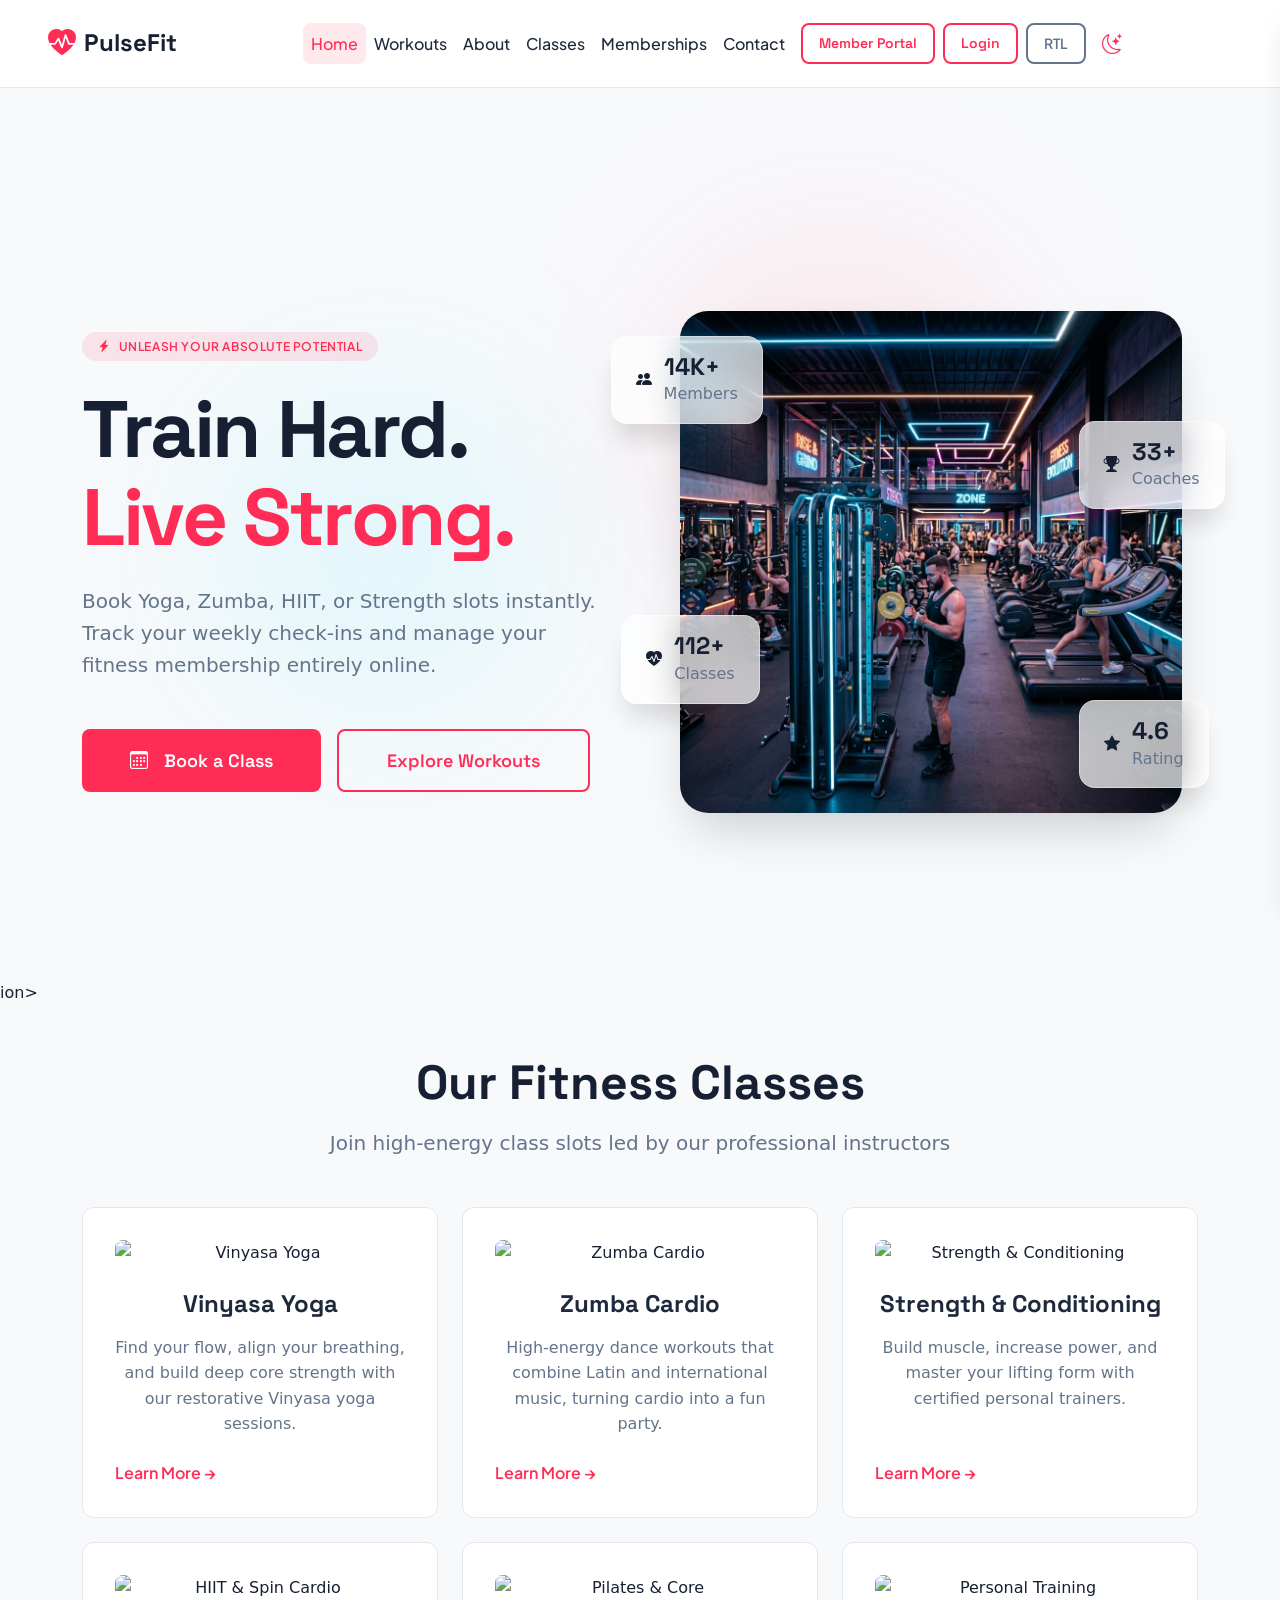
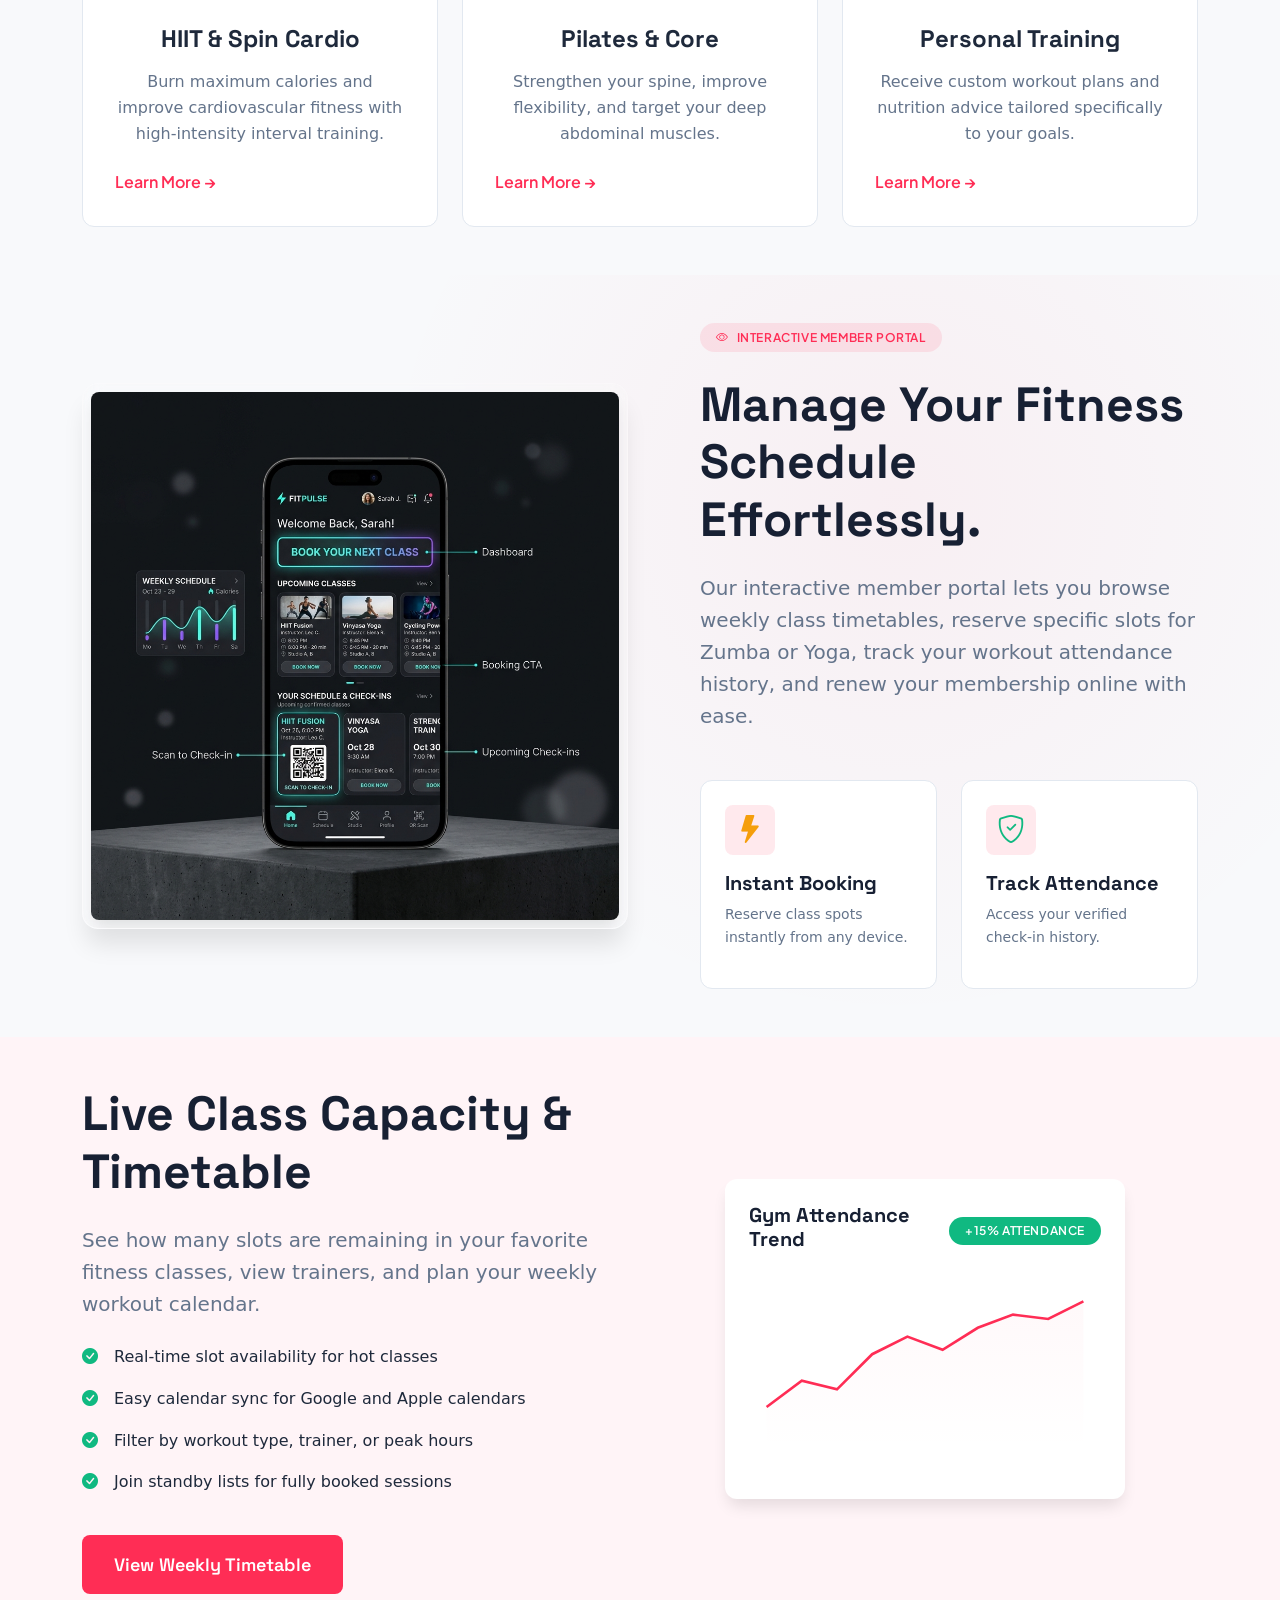
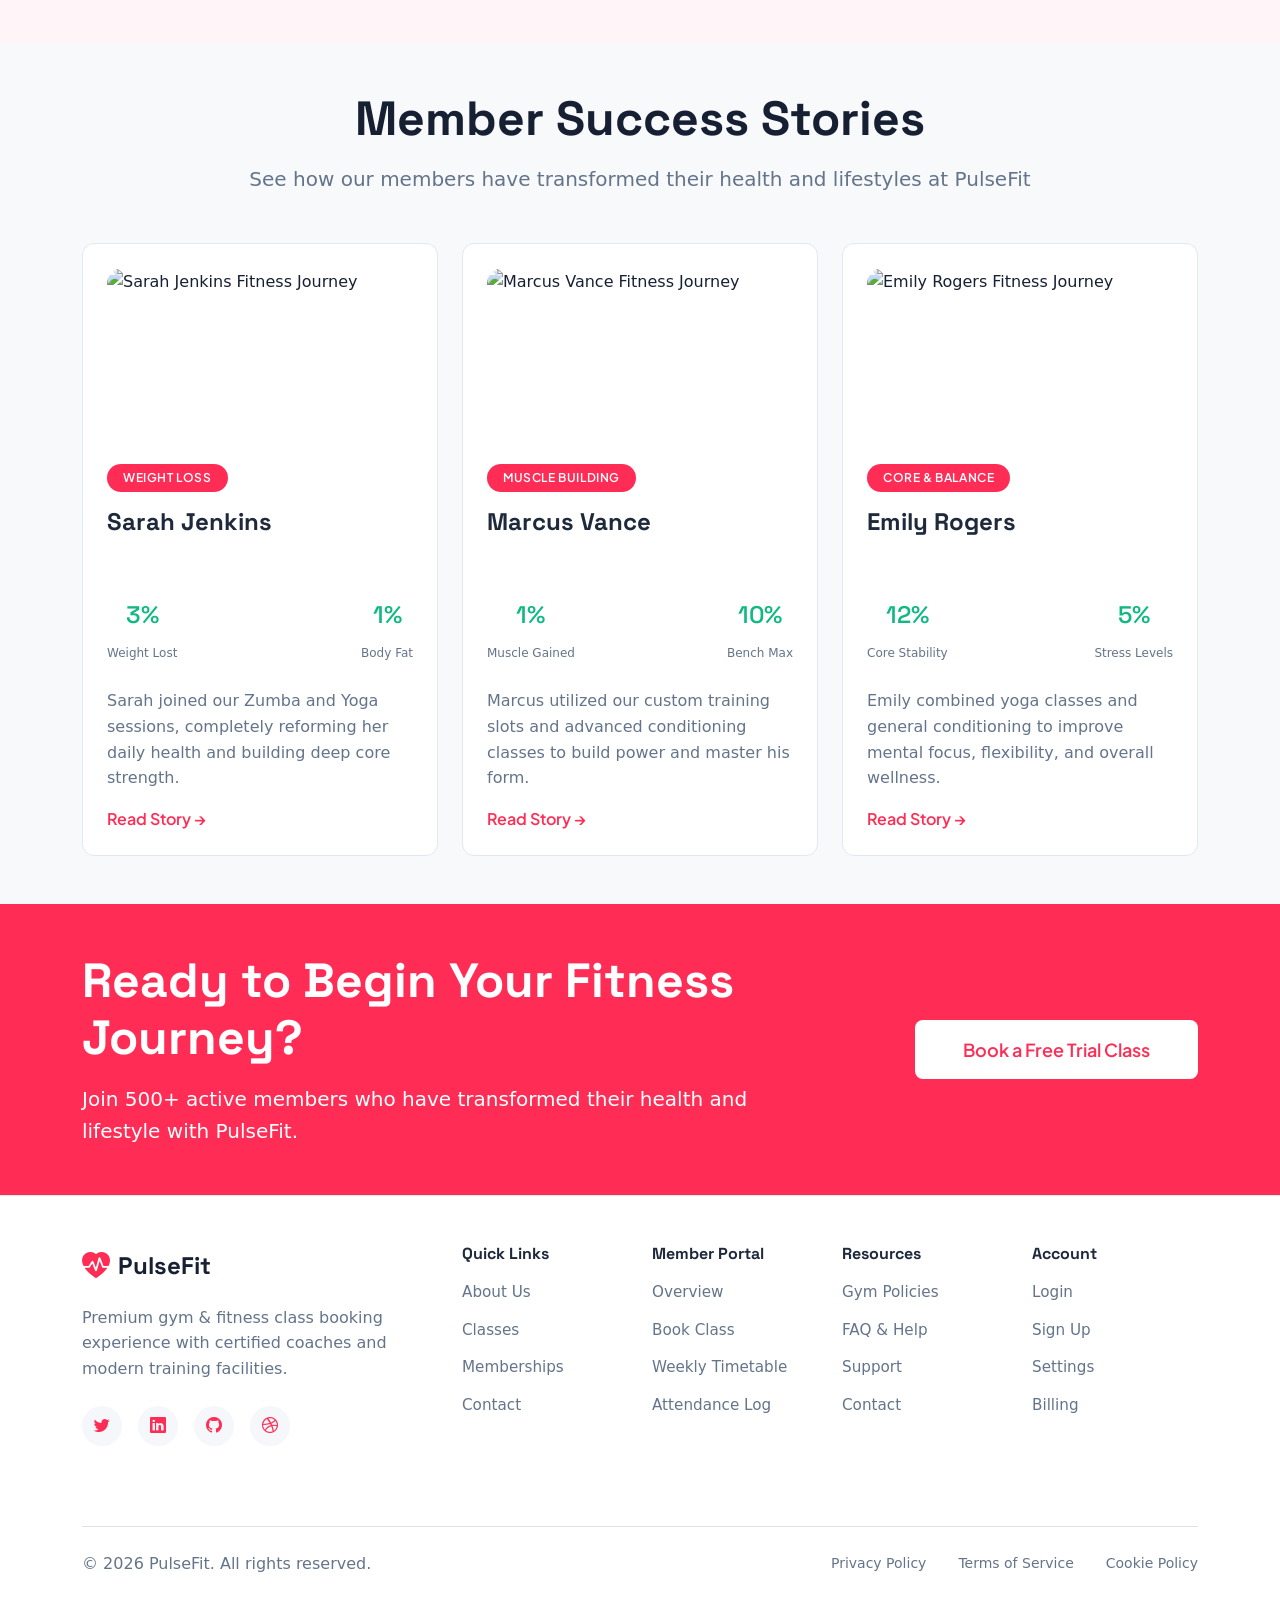
==== index.html @ 6307d5c9 "feat: PulseFit Platform Rebranding and Typography & Theme Polishing" ====
<!DOCTYPE html>
<html lang="en">

<head>
    <meta charset="UTF-8">
    <meta name="viewport" content="width=device-width, initial-scale=1.0">
    <title>PulseFit - Gym & Fitness Class Booking App</title>
    <link rel="icon" type="image/svg+xml" href="favicon.svg">
    <link href="https://cdn.jsdelivr.net/npm/bootstrap@5.3.0/dist/css/bootstrap.min.css" rel="stylesheet">
    <link href="https://cdn.jsdelivr.net/npm/bootstrap-icons@1.11.0/font/bootstrap-icons.css" rel="stylesheet">
    <link
        href="https://fonts.googleapis.com/css2?family=Space+Grotesk:wght@400;500;600;700&family=Plus+Jakarta+Sans:wght@300;400;500;600;700;800&display=swap"
        rel="stylesheet">
    <link href="assets/css/style.css" rel="stylesheet">
    <link href="assets/css/premium.css" rel="stylesheet">
</head>

<body>
    <!-- Premium Header -->
    <header class="navbar-header fixed-top">
        <nav class="navbar navbar-expand-lg">
            <div class="container-fluid px-4 px-xl-5">
                <a class="navbar-brand d-flex align-items-center" href="index.html">
                    <div class="brand-logo">
                        <i class="bi bi-heart-pulse-fill text-primary fs-3"></i>
                    </div>
                    <span class="brand-name ms-2 fw-bold">PulseFit</span>
                </a>

                <!-- Desktop Navigation -->
                <div class="navbar-nav mx-auto d-none d-xl-flex align-items-center">
                    <a class="nav-link active" href="index.html">Home</a>
                    <a class="nav-link" href="home2.html">Workouts</a>
                    <a class="nav-link" href="about.html">About</a>
                    <a class="nav-link" href="services.html">Classes</a>
                    <a class="nav-link" href="pricing.html">Memberships</a>
                    <a class="nav-link" href="contact.html">Contact</a>
                    <a href="dashboard.html" class="btn btn-outline-primary btn-sm ms-2">Member Portal</a>
                    <a href="login.html" class="btn btn-outline-primary btn-sm ms-2">Login</a>
                    <button class="btn btn-outline-secondary btn-sm ms-2" id="rtlToggleBtn">RTL</button>
                    <button class="theme-toggle btn btn-link text-decoration-none ms-3" id="themeToggle">
                        <i class="bi bi-sun fs-5"></i>
                    </button>
                </div>

                <!-- Mobile Hamburger Menu -->
                <button class="hamburger-menu d-xl-none" id="hamburgerMenu">
                    <span></span>
                    <span></span>
                    <span></span>
                </button>
            </div>
        </nav>

        <!-- Mobile Side Menu -->
        <div class="mobile-side-menu" id="mobileSideMenu">
            <div class="side-menu-header">
                <div class="d-flex align-items-center justify-content-between">
                    <div class="d-flex align-items-center">
                        <i class="bi bi-heart-pulse-fill text-primary fs-3"></i>
                        <span class="brand-name ms-2 fw-bold">PulseFit</span>
                    </div>
                    <button class="close-menu" id="closeMenu">
                        <i class="bi bi-x-lg fs-4"></i>
                    </button>
                </div>
            </div>
            <div class="side-menu-body">
                <a href="index.html" class="side-menu-link active">Home</a>
                <a href="home2.html" class="side-menu-link">Workouts</a>
                <a href="about.html" class="side-menu-link">About</a>
                <a href="services.html" class="side-menu-link">Classes</a>
                <a href="pricing.html" class="side-menu-link">Memberships</a>
                <a href="contact.html" class="side-menu-link">Contact</a>
                <a href="dashboard.html" class="side-menu-link">Member Portal</a>
                <div class="side-menu-divider"></div>
                <button class="rtl-toggle-mobile btn btn-outline-secondary w-100 mb-2" id="rtlToggleMobile">
                    <i class="bi bi-text-left-right me-2"></i> Toggle RTL
                </button>
                <button class="theme-toggle-mobile btn btn-outline-primary w-100 mb-3" id="themeToggleMobile">
                    <i class="bi bi-sun me-2"></i> Toggle Theme
                </button>
                <a href="login.html" class="btn btn-outline-secondary w-100 mb-2">Login</a>
                <a href="signup.html" class="btn btn-primary w-100 text-white">Sign Up</a>
            </div>
        </div>
    </header>

    <!-- Hero Section -->
    <section class="home-hero">
        <!-- Floating Animated Orbs -->
        <div class="gradient-orb" style="top: 10%; right: 15%;"></div>
        <div class="gradient-orb gradient-orb-secondary" style="bottom: 20%; left: 10%;"></div>

        <div class="container">
            <div class="row align-items-center g-5 min-vh-90">
                <!-- Text column — LEFT on desktop, SECOND on mobile -->
                <div class="col-12 col-lg-6 order-2 order-lg-1">
                    <div class="hero-content text-center text-lg-start">
                        <div class="badge bg-primary-subtle text-primary px-3 py-2 mb-4 rounded-pill stagger-up">
                            <i class="bi bi-lightning-charge-fill me-2"></i>Unleash Your Absolute Potential
                        </div>
                        <h1 class="display-1 fw-extrabold mb-4 stagger-up delay-1" style="line-height: 1.1; letter-spacing: -0.03em;">
                            Train Hard.<br><span class="text-primary">Live Strong.</span>
                        </h1>
                        <p class="lead text-muted mb-5 stagger-up delay-2 max-w-500">
                            Book Yoga, Zumba, HIIT, or Strength slots instantly. Track your weekly check-ins and manage your fitness membership entirely online.
                        </p>

                        <div class="hero-actions d-flex flex-wrap gap-3 justify-content-center justify-content-lg-start stagger-up delay-3">
                            <a href="services.html" class="btn btn-primary btn-lg btn-ripple btn-magnetic px-5 py-3">
                                <i class="bi bi-calendar3 me-2"></i>Book a Class
                            </a>
                            <a href="home2.html" class="btn btn-outline-primary btn-lg btn-magnetic px-5 py-3">
                                Explore Workouts
                            </a>
                        </div>
                    </div>
                </div>

                <!-- Image column — RIGHT on desktop, FIRST on mobile -->
                <div class="col-12 col-lg-6 order-1 order-lg-2">
                    <div class="home-hero-visual stagger-up delay-1">
                        <div class="hero-image-container position-relative px-3">
                            <!-- Floating Glass Cards (Metrics) -->
                            <div class="floating-stat-badge badge-members glass-card">
                                <div class="stat-icon bg-blue-soft"><i class="bi bi-people-fill"></i></div>
                                <div>
                                    <h4 class="value mb-0 fw-bold counter-ticker" data-target="15" data-suffix="K+">0</h4>
                                    <span class="tiny text-muted">Members</span>
                                </div>
                            </div>
                            
                            <div class="floating-stat-badge badge-classes glass-card">
                                <div class="stat-icon bg-purple-soft"><i class="bi bi-heart-pulse-fill"></i></div>
                                <div>
                                    <h4 class="value mb-0 fw-bold counter-ticker" data-target="120" data-suffix="+">0</h4>
                                    <span class="tiny text-muted">Classes</span>
                                </div>
                            </div>

                            <div class="floating-stat-badge badge-trainers glass-card">
                                <div class="stat-icon bg-green-soft"><i class="bi bi-trophy-fill"></i></div>
                                <div>
                                    <h4 class="value mb-0 fw-bold counter-ticker" data-target="35" data-suffix="+">0</h4>
                                    <span class="tiny text-muted">Coaches</span>
                                </div>
                            </div>

                            <div class="floating-stat-badge badge-rating glass-card">
                                <div class="stat-icon bg-orange-soft"><i class="bi bi-star-fill"></i></div>
                                <div>
                                    <h4 class="value mb-0 fw-bold counter-ticker" data-target="4.9" data-decimals="1">0</h4>
                                    <span class="tiny text-muted">Rating</span>
                                </div>
                            </div>

                            <img src="assets/images/fitness-hero.png" alt="PulseFit Trainer"
                                 class="img-fluid home-hero-image w-100 position-relative z-1">
                        </div>
                    </div>
                </div>
            </div>
        </div>
    </section>ion>

    <!-- Services Section -->
    <section class="services-section py-5">
        <div class="container">
            <div class="text-center mb-5">
                <h2 class="display-5 fw-bold mb-3">Our Fitness Classes</h2>
                <p class="lead text-muted">Join high-energy class slots led by our professional instructors</p>
            </div>

            <div class="row g-4">
                <div class="col-md-6 col-lg-4">
                    <div class="service-card h-100 d-flex flex-column">
                        <img src="https://images.unsplash.com/photo-1544367567-0f2fcb009e0b?q=80&w=600&auto=format&fit=crop" alt="Vinyasa Yoga" class="img-fluid mb-4 rounded-3 w-100" style="object-fit: cover; max-height: 200px;">
                        <h4 class="fw-bold mb-3">Vinyasa Yoga</h4>
                        <p class="text-muted">Find your flow, align your breathing, and build deep core strength with our restorative Vinyasa yoga sessions.</p>
                        <a href="services.html" class="btn btn-link text-primary text-decoration-none mt-auto align-self-start">Learn More →</a>
                    </div>
                </div>

                <div class="col-md-6 col-lg-4">
                    <div class="service-card h-100 d-flex flex-column">
                        <img src="https://images.unsplash.com/photo-1518611012118-696072aa579a?q=80&w=600&auto=format&fit=crop" alt="Zumba Cardio" class="img-fluid mb-4 rounded-3 w-100" style="object-fit: cover; max-height: 200px;">
                        <h4 class="fw-bold mb-3">Zumba Cardio</h4>
                        <p class="text-muted">High-energy dance workouts that combine Latin and international music, turning cardio into a fun party.</p>
                        <a href="services.html" class="btn btn-link text-primary text-decoration-none mt-auto align-self-start">Learn More →</a>
                    </div>
                </div>

                <div class="col-md-6 col-lg-4">
                    <div class="service-card h-100 d-flex flex-column">
                        <img src="https://images.unsplash.com/photo-1517838277536-f5f99be501cd?q=80&w=600&auto=format&fit=crop" alt="Strength & Conditioning" class="img-fluid mb-4 rounded-3 w-100" style="object-fit: cover; max-height: 200px;">
                        <h4 class="fw-bold mb-3">Strength & Conditioning</h4>
                        <p class="text-muted">Build muscle, increase power, and master your lifting form with certified personal trainers.</p>
                        <a href="services.html" class="btn btn-link text-primary text-decoration-none mt-auto align-self-start">Learn More →</a>
                    </div>
                </div>

                <div class="col-md-6 col-lg-4">
                    <div class="service-card h-100 d-flex flex-column">
                        <img src="https://images.unsplash.com/photo-1534438327276-14e5300c3a48?q=80&w=600&auto=format&fit=crop" alt="HIIT & Spin Cardio" class="img-fluid mb-4 rounded-3 w-100" style="object-fit: cover; max-height: 200px;">
                        <h4 class="fw-bold mb-3">HIIT & Spin Cardio</h4>
                        <p class="text-muted">Burn maximum calories and improve cardiovascular fitness with high-intensity interval training.</p>
                        <a href="services.html" class="btn btn-link text-primary text-decoration-none mt-auto align-self-start">Learn More →</a>
                    </div>
                </div>

                <div class="col-md-6 col-lg-4">
                    <div class="service-card h-100 d-flex flex-column">
                        <img src="https://images.unsplash.com/photo-1599447421416-3414500d18a5?q=80&w=600&auto=format&fit=crop" alt="Pilates & Core" class="img-fluid mb-4 rounded-3 w-100" style="object-fit: cover; max-height: 200px;">
                        <h4 class="fw-bold mb-3">Pilates & Core</h4>
                        <p class="text-muted">Strengthen your spine, improve flexibility, and target your deep abdominal muscles.</p>
                        <a href="services.html" class="btn btn-link text-primary text-decoration-none mt-auto align-self-start">Learn More →</a>
                    </div>
                </div>

                <div class="col-md-6 col-lg-4">
                    <div class="service-card h-100 d-flex flex-column">
                        <img src="https://images.unsplash.com/photo-1571019614242-c5c5dee9f50b?q=80&w=600&auto=format&fit=crop" alt="Personal Training" class="img-fluid mb-4 rounded-3 w-100" style="object-fit: cover; max-height: 200px;">
                        <h4 class="fw-bold mb-3">Personal Training</h4>
                        <p class="text-muted">Receive custom workout plans and nutrition advice tailored specifically to your goals.</p>
                        <a href="services.html" class="btn btn-link text-primary text-decoration-none mt-auto align-self-start">Learn More →</a>
                    </div>
                </div>
            </div>
        </div>
    </section>

    <!-- Visual Impact Section -->
    <section class="visual-impact-section py-5 overflow-hidden">
        <div class="container">
            <div class="row align-items-center">
                <div class="col-lg-6 order-lg-2 mb-5 mb-lg-0">
                    <div class="visual-content ps-lg-5">
                        <div class="badge bg-primary-subtle text-primary px-3 py-2 mb-4 rounded-pill">
                            <i class="bi bi-eye me-2"></i>Interactive Member Portal
                        </div>
                        <h2 class="display-5 fw-bold mb-4">Manage Your Fitness Schedule Effortlessly.</h2>
                        <p class="lead text-muted mb-4">Our interactive member portal lets you browse weekly class timetables, reserve specific slots for Zumba or Yoga, track your workout attendance history, and renew your membership online with ease.</p>

                        <div class="impact-features mt-5">
                            <div class="row g-4">
                                <div class="col-sm-6">
                                    <div class="impact-item">
                                        <div class="impact-icon mb-3">
                                            <i class="bi bi-lightning-fill text-warning fs-3"></i>
                                        </div>
                                        <h5 class="fw-bold">Instant Booking</h5>
                                        <p class="text-muted small">Reserve class spots instantly from any device.</p>
                                    </div>
                                </div>
                                <div class="col-sm-6">
                                    <div class="impact-item">
                                        <div class="impact-icon mb-3">
                                            <i class="bi bi-shield-check text-success fs-3"></i>
                                        </div>
                                        <h5 class="fw-bold">Track Attendance</h5>
                                        <p class="text-muted small">Access your verified check-in history.</p>
                                    </div>
                                </div>
                            </div>
                        </div>
                    </div>
                </div>
                <div class="col-lg-6 order-lg-1">
                    <div class="impact-visual">
                        <div class="image-wrapper rounded-4 shadow-xl overflow-hidden glass-morphism p-2 bg-white bg-opacity-10"
                            style="backdrop-filter: blur(10px); border: 1px solid rgba(255,255,255,0.2);">
                            <img src="assets/images/fitness-dashboard.png" alt="PulseFit Member Dashboard"
                                class="img-fluid rounded-3 w-100 shadow-lg">
                        </div>
                    </div>
                </div>
            </div>
        </div>
    </section>

    <!-- Analytics Preview Section -->
    <section class="analytics-preview py-5 bg-light">
        <div class="container">
            <div class="row align-items-center">
                <div class="col-lg-6">
                    <div class="analytics-content">
                        <h2 class="display-5 fw-bold mb-4">Live Class Capacity & Timetable</h2>
                        <p class="lead text-muted mb-4">See how many slots are remaining in your favorite fitness classes, view trainers, and plan your weekly workout calendar.</p>

                        <div class="analytics-features">
                            <div class="feature-item d-flex align-items-center mb-3">
                                <i class="bi bi-check-circle-fill text-success me-3"></i>
                                <span>Real-time slot availability for hot classes</span>
                            </div>
                            <div class="feature-item d-flex align-items-center mb-3">
                                <i class="bi bi-check-circle-fill text-success me-3"></i>
                                <span>Easy calendar sync for Google and Apple calendars</span>
                            </div>
                            <div class="feature-item d-flex align-items-center mb-3">
                                <i class="bi bi-check-circle-fill text-success me-3"></i>
                                <span>Filter by workout type, trainer, or peak hours</span>
                            </div>
                            <div class="feature-item d-flex align-items-center mb-3">
                                <i class="bi bi-check-circle-fill text-success me-3"></i>
                                <span>Join standby lists for fully booked sessions</span>
                            </div>
                        </div>

                        <a href="dashboard.html" class="btn btn-primary btn-lg mt-4">View Weekly Timetable</a>
                    </div>
                </div>
                <div class="col-lg-6">
                    <div class="analytics-visual">
                        <div class="chart-container">
                            <div class="chart-header">
                                <h5 class="fw-bold">Gym Attendance Trend</h5>
                                <span class="badge bg-success">+15% Attendance</span>
                            </div>
                            <div class="chart-body">
                                <div class="line-chart">
                                    <svg viewBox="0 0 400 200" class="w-100">
                                        <polyline
                                            points="20,150 60,120 100,130 140,90 180,70 220,85 260,60 300,45 340,50 380,30"
                                            stroke="#FF2D55" stroke-width="3" fill="none" />
                                        <polyline
                                            points="20,150 60,120 100,130 140,90 180,70 220,85 260,60 300,45 340,50 380,30 380,200 20,200"
                                            fill="url(#gradient)" opacity="0.1" />
                                        <defs>
                                            <linearGradient id="gradient" x1="0%" y1="0%" x2="0%" y2="100%">
                                                <stop offset="0%" style="stop-color:#FF2D55;stop-opacity:0.3" />
                                                <stop offset="100%" style="stop-color:#FF2D55;stop-opacity:0" />
                                            </linearGradient>
                                        </defs>
                                    </svg>
                                </div>
                            </div>
                        </div>
                    </div>
                </div>
            </div>
        </div>
    </section>

    <!-- Success Stories Preview -->
    <section class="case-studies-preview py-5">
        <div class="container">
            <div class="text-center mb-5">
                <h2 class="display-5 fw-bold mb-3">Member Success Stories</h2>
                <p class="lead text-muted">See how our members have transformed their health and lifestyles at PulseFit</p>
            </div>

            <div class="row g-4 justify-content-center">
                <div class="col-md-6 col-lg-4">
                    <div class="case-card h-100">
                        <div class="case-image mb-4 overflow-hidden rounded-4">
                            <img src="https://images.unsplash.com/photo-1548690312-e3b507d8c110?q=80&w=600&auto=format&fit=crop" alt="Sarah Jenkins Fitness Journey"
                                class="img-fluid w-100 hover-zoom">
                        </div>
                        <div class="case-header">
                            <span class="badge bg-primary mb-3">Weight Loss</span>
                            <h4 class="fw-bold">Sarah Jenkins</h4>
                        </div>
                        <div class="case-metrics">
                            <div class="metric">
                                <span class="metric-value text-success">-28 lbs</span>
                                <span class="metric-label">Weight Lost</span>
                            </div>
                            <div class="metric">
                                <span class="metric-value text-success">-12%</span>
                                <span class="metric-label">Body Fat</span>
                            </div>
                        </div>
                        <p class="text-muted">Sarah joined our Zumba and Yoga sessions, completely reforming her daily health and building deep core strength.</p>
                        <a href="about.html" class="btn btn-link text-primary text-decoration-none mt-auto align-self-start">Read Story →</a>
                    </div>
                </div>

                <div class="col-md-6 col-lg-4">
                    <div class="case-card h-100">
                        <div class="case-image mb-4 overflow-hidden rounded-4">
                            <img src="https://images.unsplash.com/photo-1534438327276-14e5300c3a48?q=80&w=600&auto=format&fit=crop" alt="Marcus Vance Fitness Journey"
                                class="img-fluid w-100 hover-zoom">
                        </div>
                        <div class="case-header">
                            <span class="badge bg-primary mb-3">Muscle Building</span>
                            <h4 class="fw-bold">Marcus Vance</h4>
                        </div>
                        <div class="case-metrics">
                            <div class="metric">
                                <span class="metric-value text-success">+15 lbs</span>
                                <span class="metric-label">Muscle Gained</span>
                            </div>
                            <div class="metric">
                                <span class="metric-value text-success">+80 lbs</span>
                                <span class="metric-label">Bench Max</span>
                            </div>
                        </div>
                        <p class="text-muted">Marcus utilized our custom training slots and advanced conditioning classes to build power and master his form.</p>
                        <a href="about.html" class="btn btn-link text-primary text-decoration-none mt-auto align-self-start">Read Story →</a>
                    </div>
                </div>

                <div class="col-md-6 col-lg-4">
                    <div class="case-card h-100">
                        <div class="case-image mb-4 overflow-hidden rounded-4">
                            <img src="https://images.unsplash.com/photo-1518611012118-696072aa579a?q=80&w=600&auto=format&fit=crop" alt="Emily Rogers Fitness Journey"
                                class="img-fluid w-100 hover-zoom">
                        </div>
                        <div class="case-header">
                            <span class="badge bg-primary mb-3">Core & Balance</span>
                            <h4 class="fw-bold">Emily Rogers</h4>
                        </div>
                        <div class="case-metrics">
                            <div class="metric">
                                <span class="metric-value text-success">100%</span>
                                <span class="metric-label">Core Stability</span>
                            </div>
                            <div class="metric">
                                <span class="metric-value text-success">-40%</span>
                                <span class="metric-label">Stress Levels</span>
                            </div>
                        </div>
                        <p class="text-muted">Emily combined yoga classes and general conditioning to improve mental focus, flexibility, and overall wellness.</p>
                        <a href="about.html" class="btn btn-link text-primary text-decoration-none mt-auto align-self-start">Read Story →</a>
                    </div>
                </div>
            </div>
        </div>
    </section>

    <!-- CTA Section -->
    <section class="cta-section py-5 bg-primary text-white">
        <div class="container">
            <div class="row align-items-center">
                <div class="col-lg-8">
                    <h2 class="display-5 fw-bold mb-3">Ready to Begin Your Fitness Journey?</h2>
                    <p class="lead mb-0">Join 500+ active members who have transformed their health and lifestyle with PulseFit.</p>
                </div>
                <div class="col-lg-4 text-lg-end">
                    <a href="contact.html" class="btn btn-light btn-lg px-5 py-3">Book a Free Trial Class</a>
                </div>
            </div>
        </div>
    </section>

    <!-- Premium Footer -->
    <footer class="footer py-5">
        <div class="container">
            <div class="row g-4">
                <div class="col-lg-4">
                    <div class="footer-brand">
                        <a class="navbar-brand d-flex align-items-center mb-3" href="index.html">
                            <div class="brand-logo">
                                <i class="bi bi-heart-pulse-fill text-primary fs-3"></i>
                            </div>
                            <span class="brand-name ms-2 fw-bold">PulseFit</span>
                        </a>
                        <p class="text-muted">Premium gym & fitness class booking experience with certified coaches and modern training facilities.</p>
                        <div class="social-links">
                            <a href="#" class="social-link"><i class="bi bi-twitter"></i></a>
                            <a href="#" class="social-link"><i class="bi bi-linkedin"></i></a>
                            <a href="#" class="social-link"><i class="bi bi-github"></i></a>
                            <a href="#" class="social-link"><i class="bi bi-dribbble"></i></a>
                        </div>
                    </div>
                </div>

                <div class="col-lg-2">
                    <h6 class="fw-bold mb-3">Quick Links</h6>
                    <ul class="footer-links">
                        <li><a href="about.html">About Us</a></li>
                        <li><a href="services.html">Classes</a></li>
                        <li><a href="pricing.html">Memberships</a></li>
                        <li><a href="contact.html">Contact</a></li>
                    </ul>
                </div>

                <div class="col-lg-2">
                    <h6 class="fw-bold mb-3">Member Portal</h6>
                    <ul class="footer-links">
                        <li><a href="dashboard.html">Overview</a></li>
                        <li><a href="dashboard.html">Book Class</a></li>
                        <li><a href="dashboard.html">Weekly Timetable</a></li>
                        <li><a href="dashboard.html">Attendance Log</a></li>
                    </ul>
                </div>

                <div class="col-lg-2">
                    <h6 class="fw-bold mb-3">Resources</h6>
                    <ul class="footer-links">
                        <li><a href="#">Gym Policies</a></li>
                        <li><a href="#">FAQ & Help</a></li>
                        <li><a href="#">Support</a></li>
                        <li><a href="contact.html">Contact</a></li>
                    </ul>
                </div>

                <div class="col-lg-2">
                    <h6 class="fw-bold mb-3">Account</h6>
                    <ul class="footer-links">
                        <li><a href="login.html">Login</a></li>
                        <li><a href="signup.html">Sign Up</a></li>
                        <li><a href="#">Settings</a></li>
                        <li><a href="#">Billing</a></li>
                    </ul>
                </div>
            </div>

            <div class="footer-bottom mt-5 pt-4 border-top">
                <div class="row align-items-center">
                    <div class="col-md-6">
                        <p class="text-muted mb-0">© 2026 PulseFit. All rights reserved.</p>
                    </div>
                    <div class="col-md-6 text-md-end">
                        <div class="footer-bottom-links">
                            <a href="#">Privacy Policy</a>
                            <a href="#">Terms of Service</a>
                            <a href="#">Cookie Policy</a>
                        </div>
                    </div>
                </div>
            </div>
        </div>
    </footer>

    <script src="https://cdn.jsdelivr.net/npm/bootstrap@5.3.0/dist/js/bootstrap.bundle.min.js"></script>
    <script src="assets/js/main.js"></script>
    <script src="assets/js/premium.js"></script>
</body>

</html>
---- assets/css/style.css ----
/* CRO Optimize - Premium CSS Styles */

/* ===== CSS Variables ===== */
/* CRO Optimize - Premium CSS Styles */

/* ===== CSS Variables ===== */
:root {
  /* Light Mode Colors */
  --pure-white: #FFFFFF;
  --soft-gray: #F5F7FA;
  --section-alt-light: #FFF4F7;
  --section-alt-dark: #F5F7FA;
  --premium-blue: #FF2D55;
  --analytics-cyan: #00E5FF;
  --saas-navy: #1E293B;
  --success-green: #10B981;
  --warning-yellow: #F59E0B;
  --danger-red: #EF4444;
  --muted-gray: #64748B;
  --light-gray: #E2E8F0;

  /* Typography */
  --font-primary: 'Plus Jakarta Sans', system-ui, -apple-system, sans-serif;
  --font-secondary: 'Plus Jakarta Sans', system-ui, -apple-system, sans-serif;
  --font-display: 'Space Grotesk', 'Plus Jakarta Sans', system-ui, -apple-system, BlinkMacSystemFont, 'Segoe UI', Roboto, Arial, sans-serif;

  /* Spacing */
  --spacing-xs: 0.25rem;
  --spacing-sm: 0.5rem;
  --spacing-md: 1rem;
  --spacing-lg: 1.5rem;
  --spacing-xl: 2rem;
  --spacing-2xl: 3rem;

  /* Border Radius */
  --radius-sm: 0.375rem;
  --radius-md: 0.5rem;
  --radius-lg: 0.75rem;
  --radius-xl: 1rem;

  /* Shadows */
  --shadow-sm: 0 1px 2px 0 rgba(0, 0, 0, 0.05);
  --shadow-md: 0 4px 6px -1px rgba(0, 0, 0, 0.1);
  --shadow-lg: 0 10px 15px -3px rgba(0, 0, 0, 0.1);
  --shadow-xl: 0 20px 25px -5px rgba(0, 0, 0, 0.1);

  /* Transitions */
  --transition-fast: 0.15s ease-in-out;
  --transition-normal: 0.3s ease-in-out;
  --transition-slow: 0.5s ease-in-out;
}

/* Dark Mode Variables */
[data-theme="dark"] {
  --pure-white: #000000;
  --soft-gray: #111827;
  --section-alt-dark: #111827;
  margin: 0;
  padding: 0;
  box-sizing: border-box;
}

body {
  font-family: var(--font-primary);
  font-weight: 400;
  line-height: 1.6;
  color: var(--saas-navy);
  background-color: var(--pure-white);
  transition: background-color var(--transition-normal), color var(--transition-normal);
  overflow-x: hidden;
  padding-top: 80px;
}


body.auth-body {
  padding-top: 0 !important;
}

html {
  overflow-x: hidden;
}

[data-theme="dark"] body {
  color: var(--muted-gray);
}

[data-theme="dark"] section {
  background-color: #000000 !important;
  background-image: none !important;
}

[data-theme="dark"] section:nth-of-type(even) {
  background-color: var(--section-alt-dark) !important;
}

/* ===== Typography ===== */
h1,
h2,
h3,
h4,
h5,
h6,
.display-1,
.display-2,
.display-3,
.display-4,
.display-5,
.display-6 {
  font-family: var(--font-display) !important;
  font-weight: 550;
  line-height: 1.2;
  color: var(--saas-navy);
  transition: color var(--transition-normal);
}

[data-theme="dark"] .bg-white,
[data-theme="dark"] .bg-light {
  background-color: var(--section-alt-dark) !important;
}

[data-theme="dark"] .bg-white h1, [data-theme="dark"] .bg-white h2, [data-theme="dark"] .bg-white h3, [data-theme="dark"] .bg-white h4, [data-theme="dark"] .bg-white h5, [data-theme="dark"] .bg-white h6,
[data-theme="dark"] .bg-light h1, [data-theme="dark"] .bg-light h2, [data-theme="dark"] .bg-light h3, [data-theme="dark"] .bg-light h4, [data-theme="dark"] .bg-light h5, [data-theme="dark"] .bg-light h6 {
  color: var(--light-gray) !important;
}

[data-theme="dark"] .bg-white p, [data-theme="dark"] .bg-white .lead, [data-theme="dark"] .bg-white li,
[data-theme="dark"] .bg-light p, [data-theme="dark"] .bg-light .lead, [data-theme="dark"] .bg-light li {
  color: var(--muted-gray) !important;
}

[data-theme="dark"] h1, [data-theme="dark"] h2, [data-theme="dark"] h3, [data-theme="dark"] h4, [data-theme="dark"] h5, [data-theme="dark"] h6 {
  color: var(--light-gray);
}

.display-1 {
  font-size: 5rem;
}

.display-2 {
  font-size: 4.5rem;
}

.display-3 {
  font-size: 4rem;
}

.display-4 {
  font-size: 3.5rem;
}

.display-5 {
  font-size: 3rem;
}

@media (max-width: 768px) {
  .display-1 {
    font-size: 3rem;
  }

  .display-2 {
    font-size: 2.5rem;
  }

  .display-3 {
    font-size: 2.2rem;
  }

  .display-4 {
    font-size: 2rem;
  }

  .display-5 {
    font-size: 1.8rem;
  }
}

.lead {
  font-size: 1.25rem;
  font-weight: 500;
  color: var(--muted-gray);
}

/* ===== Header & Navigation ===== */
.navbar-header {
  position: fixed;
  top: 0;
  left: 0;
  right: 0;
  background: rgba(255, 255, 255, 0.95);
  backdrop-filter: blur(10px);
  border-bottom: 1px solid var(--light-gray);
  transition: all var(--transition-normal);
  z-index: 1030;
}

/* ===== RTL Navbar Fix: prevent logo/brand/hamburger overlap ===== */
[dir="rtl"] .navbar .container-fluid,
[dir="rtl"] .navbar .container,
[dir="rtl"] .navbar .px-4 {
  display: flex !important;
  justify-content: space-between !important;
  align-items: center !important;
  flex-wrap: nowrap !important;
  width: 100% !important;
}

[dir="rtl"] .navbar-brand {
  display: flex !important;
  align-items: center !important;
  gap: 0.5rem !important;
  margin-right: 0 !important;
  margin-left: auto !important;
  flex-shrink: 0 !important;
}

[dir="rtl"] .navbar-brand .brand-name {
  margin: 0 !important;
}

[dir="rtl"] .hamburger-menu {
  margin-left: 0 !important;
  margin-right: auto !important;
  flex-shrink: 0 !important;
  left: 1.5rem !important;
  right: auto !important;
}

/* ===== Premium Auth Screens ===== */
.auth-section {
  min-height: 100vh;
  display: flex;
  align-items: center;
  justify-content: center;
  background: radial-gradient(circle at top right, rgba(59, 130, 246, 0.05) 0%, transparent 40%),
    radial-gradient(circle at bottom left, rgba(139, 92, 246, 0.05) 0%, transparent 40%),
    var(--pure-white);
  position: relative;
  overflow: hidden;
  padding: 4rem 0;
}

[data-theme="dark"] .auth-section {
  background: radial-gradient(circle at top right, rgba(59, 130, 246, 0.1) 0%, transparent 40%),
    radial-gradient(circle at bottom left, rgba(139, 92, 246, 0.1) 0%, transparent 40%),
    #020617;
}

.auth-section::before {
  content: '';
  position: absolute;
  width: 1000px;
  height: 1000px;
  background: linear-gradient(135deg, var(--saas-primary) 0%, var(--saas-accent) 100%);
  filter: blur(150px);
  opacity: 0.03;
  top: -20%;
  right: -10%;
  border-radius: 50%;
  pointer-events: none;
}

.premium-auth-card {
  background: rgba(255, 255, 255, 0.8);
  backdrop-filter: blur(20px);
  -webkit-backdrop-filter: blur(20px);
  border: 1px solid rgba(255, 255, 255, 0.5);
  border-radius: 2rem;
  box-shadow: 0 25px 50px -12px rgba(0, 0, 0, 0.08);
  transition: all 0.5s cubic-bezier(0.4, 0, 0.2, 1);
  width: 100%;
}

[data-theme="dark"] .premium-auth-card {
  background: rgba(15, 23, 42, 0.6);
  border: 1px solid rgba(255, 255, 255, 0.08);
  box-shadow: 0 25px 50px -12px rgba(0, 0, 0, 0.5);
}

.premium-auth-card:hover {
  transform: translateY(-5px);
  box-shadow: 0 35px 60px -15px rgba(59, 130, 246, 0.15);
  border-color: rgba(59, 130, 246, 0.3);
}

.auth-header-visual {
  padding: 3.5rem 3rem 1.5rem;
  text-align: center;
}

.auth-icon-wrap {
  width: 72px;
  height: 72px;
  background: linear-gradient(135deg, var(--saas-primary) 0%, var(--saas-accent) 100%);
  border-radius: 20px;
  display: flex;
  align-items: center;
  justify-content: center;
  margin: 0 auto 1.5rem;
  color: white;
  font-size: 2rem;
  box-shadow: 0 10px 20px rgba(59, 130, 246, 0.3);
}

.auth-title {
  font-family: var(--font-display);
  font-size: 1.75rem;
  font-weight: 550;
  margin-bottom: 0.5rem;
  letter-spacing: -0.025em;
}

.auth-form-wrap {
  padding: 0 3.5rem 3.5rem;
}

.form-floating-custom {
  position: relative;
  margin-bottom: 1.5rem;
}

.form-floating-custom .form-control {
  height: 64px;
  background: rgba(var(--light-gray-rgb), 0.3);
  border: 1px solid rgba(0, 0, 0, 0.05);
  border-radius: 16px;
  padding: 1.5rem 1rem 0.5rem 3.5rem;
  font-weight: 500;
  transition: all 0.3s ease;
}

[data-theme="dark"] .form-floating-custom .form-control {
  background: rgba(255, 255, 255, 0.03);
  border-color: rgba(255, 255, 255, 0.05);
  color: white;
}

.form-floating-custom .form-control:focus {
  background: var(--pure-white);
  border-color: var(--saas-primary);
  box-shadow: 0 0 0 4px rgba(59, 130, 246, 0.1);
}

[data-theme="dark"] .form-floating-custom .form-control:focus {
  background: rgba(15, 23, 42, 0.8);
}

.form-floating-custom label {
  position: absolute;
  top: 50%;
  left: 3.5rem;
  transform: translateY(-50%);
  color: var(--muted-gray);
  transition: all 0.3s ease;
  pointer-events: none;
  font-weight: 500;
}

.form-floating-custom .form-control:focus~label,
.form-floating-custom .form-control:not(:placeholder-shown)~label {
  top: 15px;
  font-size: 0.75rem;
  text-transform: uppercase;
  letter-spacing: 0.05em;
  color: var(--saas-primary);
}

.form-floating-custom .form-icon {
  position: absolute;
  top: 50%;
  left: 1.25rem;
  transform: translateY(-50%);
  font-size: 1.25rem;
  color: var(--saas-primary);
  opacity: 0.7;
}

.social-btn-premium {
  height: 56px;
  border-radius: 14px;
  background: var(--pure-white);
  border: 1px solid rgba(0, 0, 0, 0.05);
  font-weight: 550;
  display: flex;
  align-items: center;
  justify-content: center;
  gap: 0.75rem;
  transition: all 0.3s ease;
}

[data-theme="dark"] .social-btn-premium {
  background: rgba(255, 255, 255, 0.02);
  border-color: rgba(255, 255, 255, 0.08);
  color: white;
}

.social-btn-premium:hover {
  background: var(--light-gray);
  transform: translateY(-2px);
}

[data-theme="dark"] .social-btn-premium:hover {
  background: rgba(255, 255, 255, 0.05);
}

[data-theme="dark"] .navbar-header {
  background: rgba(17, 24, 39, 0.95);
  border-bottom: 1px solid rgba(255, 255, 255, 0.1);
}

.navbar {
  padding: 1rem 0;
}

.navbar-brand {
  font-family: var(--font-display);
  font-size: 1.5rem;
  font-weight: 550;
  color: var(--premium-blue) !important;
  text-decoration: none;
  transition: transform var(--transition-fast);
}

.navbar-brand:hover {
  transform: translateY(-2px);
}

.brand-name {
  color: var(--saas-navy);
  transition: color var(--transition-normal);
}

[data-theme="dark"] .brand-name {
  color: var(--muted-gray);
}

.navbar-nav .nav-link {
  font-family: var(--font-secondary);
  font-weight: 500;
  color: var(--saas-navy) !important;
  padding: 0.5rem 1rem !important;
  border-radius: var(--radius-md);
  transition: all var(--transition-normal);
  position: relative;
}

[data-theme="dark"] .navbar-nav .nav-link {
  color: var(--muted-gray) !important;
}

.navbar-nav .nav-link:hover {
  color: var(--premium-blue) !important;
  background-color: var(--soft-gray);
}

[data-theme="dark"] .navbar-nav .nav-link:hover {
  background-color: rgba(255, 255, 255, 0.1);
}

.navbar-nav .nav-link.active {
  color: var(--premium-blue) !important;
  background-color: rgba(255, 45, 85, 0.1);
}

/* ===== Hamburger Menu ===== */
.hamburger-menu {
  display: flex;
  flex-direction: column;
  justify-content: space-around;
  width: 2rem;
  height: 2rem;
  background: transparent;
  border: none;
  cursor: pointer;
  padding: 0;
  z-index: 1001;
}

.hamburger-menu span {
  width: 2rem;
  height: 3px;
  background: var(--saas-navy);
  border-radius: 10px;
  transition: all var(--transition-normal);
  transform-origin: 1px;
}

[data-theme="dark"] .hamburger-menu span {
  background: var(--muted-gray);
}

.hamburger-menu.active span:nth-child(1) {
  transform: rotate(45deg);
}

.hamburger-menu.active span:nth-child(2) {
  opacity: 0;
  transform: translateX(20px);
}

.hamburger-menu.active span:nth-child(3) {
  transform: rotate(-45deg);
}

/* ===== Mobile Side Menu ===== */
.mobile-side-menu {
  position: fixed;
  top: 0;
  right: 0;
  width: 80%;
  max-width: 400px;
  height: 100vh;
  background: var(--pure-white);
  box-shadow: var(--shadow-xl);
  transform: translateX(100%);
  transition: transform var(--transition-normal);
  z-index: 1050;
  overflow-y: auto;
}

[data-theme="dark"] .mobile-side-menu {
  background: var(--soft-gray);
}

.mobile-side-menu.active {
  transform: translateX(0);
}

.side-menu-header {
  padding: 1.5rem;
  border-bottom: 1px solid var(--light-gray);
  background: var(--soft-gray);
}

[data-theme="dark"] .side-menu-header {
  border-bottom: 1px solid rgba(255, 255, 255, 0.1);
  background: var(--saas-navy);
}

.close-menu {
  background: none;
  border: none;
  color: var(--saas-navy);
  cursor: pointer;
  padding: 0.5rem;
  border-radius: var(--radius-md);
  transition: all var(--transition-fast);
}

[data-theme="dark"] .close-menu {
  color: var(--muted-gray);
}

.close-menu:hover {
  background-color: rgba(0, 0, 0, 0.1);
}

.side-menu-body {
  padding: 1.5rem;
}

.side-menu-link {
  display: block;
  padding: 1rem;
  font-family: var(--font-secondary);
  font-weight: 500;
  color: var(--saas-navy);
  text-decoration: none;
  border-radius: var(--radius-md);
  margin-bottom: 0.5rem;
  transition: all var(--transition-normal);
}

[data-theme="dark"] .side-menu-link {
  color: var(--muted-gray);
}

.side-menu-link:hover,
.side-menu-link.active {
  background-color: var(--soft-gray);
  color: var(--premium-blue);
}

[data-theme="dark"] .side-menu-link:hover,
[data-theme="dark"] .side-menu-link.active {
  background-color: rgba(255, 255, 255, 0.1);
}

.side-menu-divider {
  height: 1px;
  background: var(--light-gray);
  margin: 1.5rem 0;
}

/* ===== Hero Section ===== */
.hero-section {
  padding: 2rem 0 4rem;
  background: linear-gradient(135deg, var(--pure-white) 0%, var(--soft-gray) 100%);
  position: relative;
  overflow: hidden;
}

[data-theme="dark"] .hero-section {
  background: linear-gradient(135deg, var(--pure-white) 0%, var(--soft-gray) 100%);
}

.hero-content {
  z-index: 2;
  position: relative;
}

.hero-stats {
  margin-top: 2rem;
}

.stat-item h3 {
  font-family: var(--font-display);
  font-size: 2rem;
  font-weight: 550;
  color: var(--premium-blue);
  margin-bottom: 0.25rem;
}

.stat-item p {
  font-size: 0.875rem;
  font-weight: 500;
  color: var(--muted-gray);
  margin-bottom: 0;
}

.hero-actions {
  margin-top: 3rem;
}

/* ===== Premium Hero Background ===== */
.premium-hero-bg {
  background: linear-gradient(135deg, #f0f6ff 0%, #e8f0fe 100%);
}

.premium-hero-bg h1, 
.premium-hero-bg h2, 
.premium-hero-bg h3, 
.premium-hero-bg h4, 
.premium-hero-bg h5, 
.premium-hero-bg h6 {
  color: var(--saas-navy) !important;
}

.premium-hero-bg p, 
.premium-hero-bg .lead {
  color: var(--muted-gray) !important;
}

[data-theme="dark"] .premium-hero-bg {
  background: linear-gradient(135deg, var(--pure-white) 0%, var(--soft-gray) 100%);
}

[data-theme="dark"] .premium-hero-bg h1, 
[data-theme="dark"] .premium-hero-bg h2, 
[data-theme="dark"] .premium-hero-bg h3, 
[data-theme="dark"] .premium-hero-bg h4, 
[data-theme="dark"] .premium-hero-bg h5, 
[data-theme="dark"] .premium-hero-bg h6 {
  color: var(--light-gray) !important;
}

[data-theme="dark"] .premium-hero-bg p, 
[data-theme="dark"] .premium-hero-bg .lead {
  color: var(--muted-gray) !important;
}

/* ===== New Hero Visual Styles ===== */
.hero-image-container {
  padding: 2rem;
}

.hero-image-blob {
  position: absolute;
  top: 50%;
  left: 50%;
  transform: translate(-50%, -50%);
  width: 120%;
  height: 120%;
  background: radial-gradient(circle, rgba(255, 45, 85, 0.1) 0%, transparent 70%);
  border-radius: 50%;
  z-index: 0;
  animation: pulseBlob 8s infinite alternate ease-in-out;
}

@keyframes pulseBlob {
  0% {
    transform: translate(-50%, -50%) scale(1);
    opacity: 0.5;
  }

  100% {
    transform: translate(-50%, -50%) scale(1.1);
    opacity: 0.8;
  }
}

.floating-badge {
  position: absolute;
  background: var(--pure-white);
  padding: 0.75rem 1.25rem;
  border-radius: var(--radius-lg);
  display: flex;
  align-items: center;
  gap: 0.75rem;
  font-weight: 700;
  font-family: var(--font-display);
  z-index: 2;
  animation: floatBadge 4s infinite alternate ease-in-out;
}

[data-theme="dark"] .floating-badge {
  background: var(--soft-gray);
  color: white;
}

.badge-1 {
  top: 5%;
  right: 2%;
  animation-delay: 0s;
}

.badge-2 {
  bottom: 5%;
  left: 2%;
  animation-delay: 2s;
}

@keyframes floatBadge {
  0% {
    transform: translateY(0);
  }

  100% {
    transform: translateY(-15px);
  }
}

.shadow-2xl {
  box-shadow: 0 25px 50px -12px rgba(0, 0, 0, 0.25);
}


/* ===== Dashboard Mockup ===== */
.hero-visual {
  position: relative;
  display: flex;
  justify-content: center;
  align-items: center;
}

.dashboard-mockup {
  background: var(--pure-white);
  border-radius: var(--radius-xl);
  box-shadow: var(--shadow-xl);
  overflow: hidden;
  width: 100%;
  max-width: 500px;
  border: 1px solid var(--light-gray);
}

[data-theme="dark"] .dashboard-mockup {
  background: var(--soft-gray);
  border: 1px solid rgba(255, 255, 255, 0.1);
}

.mockup-header {
  padding: 1rem;
  background: var(--soft-gray);
  border-bottom: 1px solid var(--light-gray);
  display: flex;
  align-items: center;
  justify-content: space-between;
}

[data-theme="dark"] .mockup-header {
  background: var(--saas-navy);
  border-bottom: 1px solid rgba(255, 255, 255, 0.1);
}

.mockup-dot {
  width: 12px;
  height: 12px;
  border-radius: 50%;
  margin-right: 0.5rem;
}

.mockup-content {
  padding: 2rem;
}

.mockup-chart {
  margin-bottom: 2rem;
}

.chart-bars {
  display: flex;
  align-items: flex-end;
  justify-content: space-between;
  height: 100px;
}

.chart-bar {
  width: 30px;
  background: linear-gradient(to top, var(--premium-blue), var(--analytics-cyan));
  border-radius: var(--radius-sm) var(--radius-sm) 0 0;
  animation: growBar 2s ease-out;
}

@keyframes growBar {
  from {
    height: 0;
  }

  to {
    height: var(--bar-height);
  }
}

.mockup-metrics {
  display: flex;
  justify-content: space-around;
}

.metric-card {
  text-align: center;
  padding: 1rem;
  background: var(--soft-gray);
  border-radius: var(--radius-md);
  flex: 1;
  margin: 0 0.5rem;
}

[data-theme="dark"] .metric-card {
  background: var(--saas-navy);
}

.metric-value {
  font-family: var(--font-display);
  font-size: 1.5rem;
  font-weight: 550;
  color: var(--success-green);
  margin-bottom: 0.25rem;
}

.metric-label {
  font-size: 0.75rem;
  font-weight: 500;
  color: var(--muted-gray);
}

/* ===== Service Cards ===== */
.service-card {
  background: var(--pure-white);
  border: 1px solid var(--light-gray);
  border-radius: var(--radius-lg);
  padding: 2rem;
  text-align: center;
  transition: all var(--transition-normal);
  height: 100%;
}

[data-theme="dark"] .service-card {
  background: var(--soft-gray);
  border: 1px solid rgba(255, 255, 255, 0.1);
}

.service-card:hover {
  transform: translateY(-5px);
  box-shadow: var(--shadow-xl);
  border-color: var(--premium-blue);
}

.service-icon {
  margin-bottom: 1.5rem;
  color: var(--premium-blue);
}

.service-card h4 {
  margin-bottom: 1rem;
  color: var(--saas-navy);
}

[data-theme="dark"] .service-card h4 {
  color: var(--muted-gray);
}

.service-card p {
  color: var(--muted-gray);
  margin-bottom: 1.5rem;
}

/* ===== Analytics Preview ===== */
.analytics-preview {
  background: var(--soft-gray);
}

[data-theme="dark"] .analytics-preview {
  background: var(--saas-navy);
}

.analytics-features .feature-item {
  margin-bottom: 1rem;
  font-size: 1rem;
  color: var(--saas-navy);
}

[data-theme="dark"] .analytics-features .feature-item {
  color: var(--muted-gray);
}

.analytics-visual {
  display: flex;
  justify-content: center;
  align-items: center;
}

.chart-container {
  background: var(--pure-white);
  border-radius: var(--radius-lg);
  padding: 1.5rem;
  box-shadow: var(--shadow-lg);
  width: 100%;
  max-width: 400px;
}

[data-theme="dark"] .chart-container {
  background: var(--soft-gray);
}

.chart-header {
  display: flex;
  justify-content: space-between;
  align-items: center;
  margin-bottom: 1rem;
}

.chart-body {
  height: 200px;
}

.line-chart svg {
  width: 100%;
  height: 100%;
}

/* ===== Visual Impact Section ===== */
.visual-impact-section {
  position: relative;
  background: radial-gradient(circle at 70% 30%, rgba(255, 45, 85, 0.05) 0%, transparent 50%);
}

.impact-visual .image-wrapper {
  position: relative;
  transition: transform var(--transition-normal);
}

.impact-visual .image-wrapper:hover {
  transform: scale(1.02);
}

.impact-item {
  background: var(--pure-white);
  padding: 1.5rem;
  border-radius: var(--radius-lg);
  border: 1px solid var(--light-gray);
  transition: all var(--transition-normal);
}

[data-theme="dark"] .impact-item {
  background: var(--soft-gray);
  border: 1px solid rgba(255, 255, 255, 0.1);
}

.impact-item:hover {
  transform: translateY(-5px);
  box-shadow: var(--shadow-lg);
  border-color: var(--premium-blue);
}

.impact-icon {
  width: 50px;
  height: 50px;
  background: rgba(255, 45, 85, 0.1);
  border-radius: var(--radius-md);
  display: flex;
  align-items: center;
  justify-content: center;
}


/* ===== Case Studies ===== */
.case-card {
  background: var(--pure-white);
  border: 1px solid var(--light-gray);
  border-radius: var(--radius-lg);
  padding: 1.5rem;
  transition: all var(--transition-normal);
  height: 100%;
  display: flex;
  flex-direction: column;
}

.case-image {
  position: relative;
  aspect-ratio: 16 / 9;
  border-radius: var(--radius-lg);
  overflow: hidden;
}

.case-image img {
  width: 100%;
  height: 100%;
  object-fit: cover;
  transition: transform var(--transition-slow);
}

.hover-zoom:hover {
  transform: scale(1.1);
}

[data-theme="dark"] .case-card {
  background: var(--soft-gray);
  border: 1px solid rgba(255, 255, 255, 0.1);
}

.case-card:hover {
  transform: translateY(-5px);
  box-shadow: var(--shadow-xl);
}

.case-header {
  margin-bottom: 1.5rem;
}

.case-header h4 {
  color: var(--saas-navy);
  margin-bottom: 0.5rem;
  min-height: 3.5rem;
}

[data-theme="dark"] .case-header h4 {
  color: var(--muted-gray);
}

.case-metrics {
  display: flex;
  justify-content: space-between;
  margin-bottom: 1.5rem;
}

.metric {
  text-align: center;
}

.metric-value {
  display: block;
  font-family: var(--font-display);
  font-size: 1.5rem;
  font-weight: 550;
  margin-bottom: 0.25rem;
}

.metric-label {
  font-size: 0.75rem;
  font-weight: 500;
  color: var(--muted-gray);
}

/* ===== Page Hero ===== */
.page-hero {
  background: linear-gradient(135deg, var(--pure-white) 0%, var(--soft-gray) 100%);
  padding: 3rem 0;
}

[data-theme="dark"] .page-hero {
  background: linear-gradient(135deg, var(--pure-white) 0%, var(--soft-gray) 100%);
}

/* ===== Service Detail Cards ===== */
.service-detail-card {
  background: var(--pure-white);
  border: 1px solid var(--light-gray);
  border-radius: var(--radius-lg);
  padding: 2rem;
  height: 100%;
  transition: all var(--transition-normal);
}

[data-theme="dark"] .service-detail-card {
  background: var(--soft-gray);
  border: 1px solid rgba(255, 255, 255, 0.1);
}

.service-detail-card:hover {
  transform: translateY(-3px);
  box-shadow: var(--shadow-xl);
}

.service-header {
  display: flex;
  align-items: center;
  margin-bottom: 1.5rem;
}

.service-icon-large {
  width: 60px;
  height: 60px;
  background: rgba(255, 45, 85, 0.1);
  border-radius: var(--radius-lg);
  display: flex;
  align-items: center;
  justify-content: center;
  margin-right: 1rem;
  font-size: 1.5rem;
}

.service-title {
  flex: 1;
}

.service-title h3 {
  margin-bottom: 0.5rem;
  color: var(--saas-navy);
}

[data-theme="dark"] .service-title h3 {
  color: var(--muted-gray);
}

.service-features .feature-item {
  display: flex;
  align-items: center;
  margin-bottom: 0.75rem;
  font-size: 0.95rem;
  color: var(--saas-navy);
}

[data-theme="dark"] .service-features .feature-item {
  color: var(--muted-gray);
}

.service-metrics {
  display: flex;
  justify-content: space-between;
  margin-top: 1.5rem;
  padding-top: 1.5rem;
  border-top: 1px solid var(--light-gray);
}

[data-theme="dark"] .service-metrics {
  border-top: 1px solid rgba(255, 255, 255, 0.1);
}

.service-metrics .metric {
  text-align: center;
}

.service-metrics .metric-value {
  display: block;
  font-family: var(--font-display);
  font-size: 1.25rem;
  font-weight: 550;
  color: var(--premium-blue);
  margin-bottom: 0.25rem;
}

.service-metrics .metric-label {
  font-size: 0.75rem;
  font-weight: 500;
  color: var(--muted-gray);
}

/* ===== Process Section ===== */
.process-flow {
  display: grid;
  grid-template-columns: repeat(auto-fit, minmax(250px, 1fr));
  gap: 2rem;
  max-width: 1000px;
  margin: 0 auto;
}

.process-step {
  text-align: center;
  position: relative;
}

.step-number {
  width: 60px;
  height: 60px;
  background: var(--premium-blue);
  color: white;
  border-radius: 50%;
  display: flex;
  align-items: center;
  justify-content: center;
  font-family: var(--font-display);
  font-size: 1.5rem;
  font-weight: 550;
  margin: 0 auto 1.5rem;
  position: relative;
  z-index: 2;
}

.step-content h4 {
  color: var(--saas-navy);
  margin-bottom: 1rem;
}

[data-theme="dark"] .step-content h4 {
  color: var(--muted-gray);
}

.step-content p {
  color: var(--muted-gray);
  font-size: 0.95rem;
}

/* ===== About Section ===== */
.about-content {
  padding: 3rem 0;
}

.stats-grid {
  display: grid;
  grid-template-columns: repeat(auto-fit, minmax(120px, 1fr));
  gap: 2rem;
  margin-top: 2rem;
}

.approach-card {
  background: var(--pure-white);
  border: 1px solid var(--light-gray);
  border-radius: var(--radius-lg);
  padding: 2rem;
  box-shadow: var(--shadow-md);
}

[data-theme="dark"] .approach-card {
  background: var(--soft-gray);
  border: 1px solid rgba(255, 255, 255, 0.1);
}

.approach-steps {
  margin-top: 1.5rem;
}

.step-item {
  display: flex;
  align-items: flex-start;
  margin-bottom: 1.5rem;
}

.step-item .step-number {
  width: 40px;
  height: 40px;
  background: var(--premium-blue);
  color: white;
  border-radius: 50%;
  display: flex;
  align-items: center;
  justify-content: center;
  font-family: var(--font-display);
  font-weight: 550;
  margin-right: 1rem;
  flex-shrink: 0;
}

.step-content h6 {
  color: var(--saas-navy);
  margin-bottom: 0.5rem;
}

[data-theme="dark"] .step-content h6 {
  color: var(--muted-gray);
}

.step-content p {
  color: var(--muted-gray);
  font-size: 0.9rem;
  margin-bottom: 0;
}

/* ===== Expertise Section ===== */
.expertise-card {
  background: var(--pure-white);
  border: 1px solid var(--light-gray);
  border-radius: var(--radius-lg);
  padding: 2rem;
  text-align: center;
  transition: all var(--transition-normal);
  height: 100%;
}

[data-theme="dark"] .expertise-card {
  background: var(--soft-gray);
  border: 1px solid rgba(255, 255, 255, 0.1);
}

.expertise-card:hover {
  transform: translateY(-5px);
  box-shadow: var(--shadow-xl);
}

.expertise-icon {
  margin-bottom: 1.5rem;
  color: var(--premium-blue);
}

.expertise-card h5 {
  color: var(--saas-navy);
  margin-bottom: 1rem;
}

[data-theme="dark"] .expertise-card h5 {
  color: var(--muted-gray);
}

.expertise-card p {
  color: var(--muted-gray);
}

/* ===== Technology Stack ===== */
.tech-grid {
  display: grid;
  grid-template-columns: repeat(auto-fit, minmax(150px, 1fr));
  gap: 1rem;
  max-width: 800px;
  margin: 0 auto;
}

.tech-item {
  background: var(--pure-white);
  border: 1px solid var(--light-gray);
  border-radius: var(--radius-md);
  padding: 1.5rem;
  text-align: center;
  transition: all var(--transition-normal);
}

[data-theme="dark"] .tech-item {
  background: var(--soft-gray);
  border: 1px solid rgba(255, 255, 255, 0.1);
}

.tech-item:hover {
  transform: translateY(-3px);
  box-shadow: var(--shadow-md);
  border-color: var(--premium-blue);
}

.tech-item i {
  font-size: 2rem;
  color: var(--premium-blue);
  margin-bottom: 0.5rem;
  display: block;
}

.tech-item span {
  font-size: 0.875rem;
  font-weight: 500;
  color: var(--saas-navy);
}

[data-theme="dark"] .tech-item span {
  color: var(--muted-gray);
}

/* ===== Team Section ===== */
.team-card {
  background: var(--pure-white);
  border: 1px solid var(--light-gray);
  border-radius: var(--radius-lg);
  padding: 2rem;
  text-align: center;
  transition: all var(--transition-normal);
  height: 100%;
}

[data-theme="dark"] .team-card {
  background: var(--soft-gray);
  border: 1px solid rgba(255, 255, 255, 0.1);
}

.team-card:hover {
  transform: translateY(-5px);
  box-shadow: var(--shadow-xl);
}

.team-avatar {
  margin-bottom: 1.5rem;
}

.team-card h5 {
  color: var(--saas-navy);
  margin-bottom: 0.5rem;
}

[data-theme="dark"] .team-card h5 {
  color: var(--muted-gray);
}

.team-card p {
  color: var(--muted-gray);
  font-size: 0.9rem;
  margin-bottom: 1rem;
}

.team-social {
  display: flex;
  justify-content: center;
  gap: 1rem;
}

.team-social a {
  width: 36px;
  height: 36px;
  background: var(--soft-gray);
  border-radius: 50%;
  display: flex;
  align-items: center;
  justify-content: center;
  color: var(--premium-blue);
  text-decoration: none;
  transition: all var(--transition-normal);
}

[data-theme="dark"] .team-social a {
  background: var(--saas-navy);
}

.team-social a:hover {
  background: var(--premium-blue);
  color: white;
  transform: translateY(-2px);
}

/* ===== CTA Section ===== */
.cta-section {
  background: var(--premium-blue);
  color: white;
  padding: 4rem 0;
}

.cta-section h2,
.cta-section p {
  color: white;
}

.cta-section .btn-light {
  background: white;
  color: var(--premium-blue);
  border: none;
  font-weight: 600;
  transition: all var(--transition-normal);
}

.cta-section .btn-light:hover {
  background: var(--soft-gray);
  transform: translateY(-2px);
  box-shadow: var(--shadow-lg);
}

/* ===== Footer ===== */
.footer {
  background: var(--pure-white);
  border-top: 1px solid var(--light-gray);
  padding: 3rem 0 2rem;
}

[data-theme="dark"] .footer {
  background: var(--soft-gray);
  border-top: 1px solid rgba(255, 255, 255, 0.1);
}

.footer-brand {
  margin-bottom: 2rem;
}

.footer-brand p {
  color: var(--muted-gray);
  margin-bottom: 1.5rem;
}

.social-links {
  display: flex;
  gap: 1rem;
}

.social-link {
  width: 40px;
  height: 40px;
  background: var(--soft-gray);
  border-radius: 50%;
  display: flex;
  align-items: center;
  justify-content: center;
  color: var(--premium-blue);
  text-decoration: none;
  transition: all var(--transition-normal);
}

[data-theme="dark"] .social-link {
  background: var(--saas-navy);
}

.social-link:hover {
  background: var(--premium-blue);
  color: white;
  transform: translateY(-3px);
  box-shadow: 0 5px 15px rgba(255, 45, 85, 0.3);
}

.footer h6 {
  color: var(--saas-navy);
  margin-bottom: 1rem;
  font-weight: 550;
}

[data-theme="dark"] .footer h6 {
  color: var(--muted-gray);
}

.footer-links {
  list-style: none;
  padding: 0;
  margin: 0;
}

.footer-links li {
  margin-bottom: 0.75rem;
}

.footer-links a {
  color: var(--muted-gray);
  text-decoration: none;
  font-size: 0.95rem;
  transition: all var(--transition-normal);
  position: relative;
}

.footer-links a:hover {
  color: var(--premium-blue);
  padding-left: 5px;
}

.footer-bottom {
  margin-top: 2rem;
  padding-top: 2rem;
  border-top: 1px solid var(--light-gray);
}

[data-theme="dark"] .footer-bottom {
  border-top: 1px solid rgba(255, 255, 255, 0.1);
}

.footer-bottom-links {
  display: flex;
  gap: 2rem;
  justify-content: flex-end;
}

.footer-bottom-links a {
  color: var(--muted-gray);
  text-decoration: none;
  font-size: 0.875rem;
  transition: color var(--transition-normal);
}

.footer-bottom-links a:hover {
  color: var(--premium-blue);
}

/* ===== Theme Toggle ===== */
.theme-toggle {
  background: none;
  border: none;
  color: var(--saas-navy);
  cursor: pointer;
  padding: 0.5rem;
  border-radius: var(--radius-md);
  transition: all var(--transition-fast);
}

[data-theme="dark"] .theme-toggle {
  color: var(--muted-gray);
}

.theme-toggle:hover {
  background-color: var(--soft-gray);
}

[data-theme="dark"] .theme-toggle:hover {
  background-color: rgba(255, 255, 255, 0.1);
}

/* ===== Buttons ===== */
.btn {
  font-family: var(--font-secondary);
  font-weight: 600;
  padding: 0.75rem 1.5rem;
  border-radius: var(--radius-md);
  border: none;
  cursor: pointer;
  transition: all var(--transition-normal);
  text-decoration: none;
  display: inline-flex;
  align-items: center;
  justify-content: center;
  gap: 0.5rem;
}

.btn-primary {
  background: var(--premium-blue);
  color: white;
}

.btn-primary:hover {
  background: var(--analytics-cyan);
  transform: translateY(-2px);
  box-shadow: var(--shadow-lg);
}

.btn-outline-primary {
  background: transparent;
  color: var(--premium-blue);
  border: 2px solid var(--premium-blue);
}

.btn-outline-primary:hover {
  background: var(--premium-blue);
  color: white;
  transform: translateY(-2px);
  box-shadow: var(--shadow-lg);
}

.btn-secondary {
  background: var(--muted-gray);
  color: white;
}

.btn-outline-secondary {
  background: transparent;
  color: var(--muted-gray);
  border: 2px solid var(--muted-gray);
}

.btn-outline-secondary:hover {
  background: var(--muted-gray);
  color: white;
}

.btn-success {
  background: var(--success-green);
  color: white;
}

.btn-light {
  background: var(--pure-white);
  color: var(--saas-navy);
  border: 1px solid var(--light-gray);
}

[data-theme="dark"] .btn-light {
  background: var(--soft-gray);
  color: var(--muted-gray);
  border: 1px solid rgba(255, 255, 255, 0.1);
}

.btn-link {
  background: none;
  border: none;
  color: var(--premium-blue);
  text-decoration: none;
  padding: 0;
}

.btn-link:hover {
  text-decoration: underline;
  color: var(--analytics-cyan);
}

.btn-lg {
  padding: 1rem 2rem;
  font-size: 1.125rem;
}

.btn-sm {
  padding: 0.5rem 1rem;
  font-size: 0.875rem;
}

/* ===== Badges ===== */
.badge {
  font-family: var(--font-secondary);
  font-weight: 600;
  padding: 0.5rem 1rem;
  border-radius: var(--radius-xl);
  font-size: 0.75rem;
  text-transform: uppercase;
  letter-spacing: 0.05em;
}

.bg-primary {
  background-color: var(--premium-blue) !important;
}

.bg-success {
  background-color: var(--success-green) !important;
}

.bg-warning {
  background-color: var(--warning-yellow) !important;
  color: var(--saas-navy) !important;
}

.bg-danger {
  background-color: var(--danger-red) !important;
}

.bg-info {
  background-color: var(--analytics-cyan) !important;
}

.bg-secondary {
  background-color: var(--muted-gray) !important;
}

.bg-light {
  background-color: var(--section-alt-light) !important;
  color: var(--saas-navy) !important;
}

[data-theme="dark"] .bg-light {
  background-color: var(--section-alt-dark) !important;
  color: var(--muted-gray) !important;
}

.bg-primary-subtle {
  background-color: rgba(255, 45, 85, 0.1) !important;
  color: var(--premium-blue) !important;
}

/* ===== Responsive Design ===== */
@media (max-width: 1280px) {
  .navbar-nav .nav-link {
    padding: 0.5rem !important;
  }
}

@media (max-width: 992px) {
  .hero-visual {
    margin-top: 3rem;
  }
}

@media (max-width: 768px) {
  .hamburger-menu {
    position: absolute;
    top: 1rem;
    right: 1rem;
  }

  .hero-section {
    padding: 2rem 0;
  }

  .service-card,
  .case-card,
  .expertise-card,
  .team-card {
    padding: 1.5rem;
  }

  .service-detail-card {
    padding: 1.5rem;
  }

  .cta-section {
    padding: 3rem 0;
  }

  .cta-section .row {
    text-align: center;
  }

  .cta-section .col-lg-4 {
    text-align: center !important;
    margin-top: 2rem;
  }

  .footer-bottom-links {
    flex-direction: column;
    gap: 1rem;
    text-align: center;
  }

  .analytics-preview .btn.btn-lg {
    padding: 0.75rem 1.25rem;
    font-size: 1rem;
  }
}

@media (max-width: 360px) {
  .analytics-preview .btn.btn-lg {
    padding: 0.625rem 1rem;
    font-size: 0.95rem;
  }
}

@media (max-width: 576px) {
  .display-1 {
    font-size: 2.5rem;
  }

  .display-2 {
    font-size: 2.2rem;
  }

  .display-3 {
    font-size: 2rem;
  }

  .display-4 {
    font-size: 1.8rem;
  }

  .display-5 {
    font-size: 1.6rem;
  }

  .hero-actions {
    flex-direction: column;
    gap: 1rem;
  }

  .hero-actions .btn {
    width: 100%;
    justify-content: center;
  }

  .stats-grid {
    grid-template-columns: 1fr;
    gap: 1rem;
  }

  .case-metrics {
    flex-direction: column;
    gap: 1rem;
  }

  .service-metrics {
    flex-direction: column;
    gap: 1rem;
  }

  .process-flow {
    grid-template-columns: 1fr;
    gap: 2rem;
  }

  .tech-grid {
    grid-template-columns: repeat(2, 1fr);
  }

  .social-links {
    justify-content: center;
  }
}

/* ===== Utility Classes ===== */
.text-primary {
  color: var(--premium-blue) !important;
}

.text-success {
  color: var(--success-green) !important;
}

.text-warning {
  color: var(--warning-yellow) !important;
}

.text-danger {
  color: var(--danger-red) !important;
}

.text-info {
  color: var(--analytics-cyan) !important;
}

.text-muted {
  color: var(--muted-gray) !important;
}

.bg-primary {
  background-color: var(--premium-blue) !important;
}

.bg-success {
  background-color: var(--success-green) !important;
}

.bg-warning {
  background-color: var(--warning-yellow) !important;
}

.bg-danger {
  background-color: var(--danger-red) !important;
}

.bg-info {
  background-color: var(--analytics-cyan) !important;
}

.bg-light {
  background-color: var(--section-alt-light) !important;
}

.border-primary {
  border-color: var(--premium-blue) !important;
}

.border-success {
  border-color: var(--success-green) !important;
}

.border-warning {
  border-color: var(--warning-yellow) !important;
}

.border-danger {
  border-color: var(--danger-red) !important;
}

.border-info {
  border-color: var(--analytics-cyan) !important;
}

.border-light {
  border-color: var(--light-gray) !important;
}

.shadow-sm {
  box-shadow: var(--shadow-sm) !important;
}

.shadow {
  box-shadow: var(--shadow-md) !important;
}

.shadow-lg {
  box-shadow: var(--shadow-lg) !important;
}

.shadow-xl {
  box-shadow: var(--shadow-xl) !important;
}

.rounded {
  border-radius: var(--radius-md) !important;
}

.rounded-sm {
  border-radius: var(--radius-sm) !important;
}

.rounded-lg {
  border-radius: var(--radius-lg) !important;
}

.rounded-xl {
  border-radius: var(--radius-xl) !important;
}

/* ===== Accessibility ===== */
@media (prefers-reduced-motion: reduce) {
  * {
    animation-duration: 0.01ms !important;
    animation-iteration-count: 1 !important;
    transition-duration: 0.01ms !important;
  }
}

/* Focus states */
button:focus,
a:focus,
input:focus,
textarea:focus,
select:focus {
  outline: 2px solid var(--premium-blue);
  outline-offset: 2px;
}

/* Screen reader only */
.sr-only {
  position: absolute;
  width: 1px;
  height: 1px;
  padding: 0;
  margin: -1px;
  overflow: hidden;
  clip: rect(0, 0, 0, 0);
  white-space: nowrap;
  border: 0;
}

/* ===== Dashboard Styles Import ===== */
@import url('dashboard.css');
@import url('auth.css');
@import url('home2.css');

/* ===== Showcase Sections & Premium Utilities ===== */
.showcase-section {
  transition: all var(--transition-normal);
}

[data-theme="dark"] .showcase-section.bg-light,
[data-theme="dark"] .service-showcase.bg-light,
[data-theme="dark"] .about-showcase.bg-light {
  background-color: var(--section-alt-dark) !important;
}

[data-theme="dark"] .showcase-section.bg-primary-subtle {
  background-color: rgba(255, 45, 85, 0.1) !important;
}

.showcase-image-wrapper {
  position: relative;
  overflow: hidden;
  transition: transform var(--transition-normal);
  z-index: 1;
}

.showcase-image-wrapper:hover {
  transform: scale(1.03) translateY(-5px);
  box-shadow: var(--shadow-2xl) !important;
}

.glass-morphism {
  backdrop-filter: blur(15px);
  border: 1px solid rgba(255, 255, 255, 0.2);
  box-shadow: var(--shadow-xl);
}

[data-theme="dark"] .glass-morphism {
  background: rgba(255, 255, 255, 0.05);
  border: 1px solid rgba(255, 255, 255, 0.1);
}

@keyframes fadeInUp {
  from {
    opacity: 0;
    transform: translateY(30px);
  }

  to {
    opacity: 1;
    transform: translateY(0);
  }
}

.hero-animate {
  animation: fadeInUp 1.2s cubic-bezier(0.23, 1, 0.32, 1);
}

@media (max-width: 991.98px) {
  .showcase-section {
    height: auto !important;
    padding: 4rem 0;
  }
}

/* ===== About Page Showcase ===== */
.about-showcase {
  transition: all var(--transition-normal);
}

.tracking-widest {
  letter-spacing: 0.2em;
}

.impact-stat span:first-child {
  font-family: var(--font-heading);
  letter-spacing: -0.02em;
}

[data-theme="dark"] .about-showcase.bg-light {
  background-color: var(--section-alt-dark) !important;
}

[data-theme="dark"] .impact-stat {
  border-color: rgba(255, 255, 255, 0.1) !important;
}

/* ===== Floating Stat Cards ===== */
.floating-stat-card {
  transition: all 0.5s cubic-bezier(0.23, 1, 0.32, 1);
  animation: float 6s ease-in-out infinite;
}

.floating-stat-card:nth-child(2) {
  animation-delay: -3s;
}

.floating-stat-card:hover {
  transform: translateY(-15px) scale(1.05);
  background: rgba(255, 255, 255, 0.15) !important;
}

@keyframes float {
  0% {
    transform: translateY(0px);
  }

  50% {
    transform: translateY(-20px);
  }

  100% {
    transform: translateY(0px);
  }
}

.min-vh-75 {
  min-height: 75vh;
}

/* ===== Service Page Unique Layouts ===== */
.service-showcase {
  transition: all var(--transition-normal);
}

[data-theme="dark"] .service-experimentation {
  background: linear-gradient(135deg, #111827 0%, #1f2937 100%) !important;
}

[data-theme="dark"] .service-experimentation h2 {
  color: #f8fafc !important;
}

[data-theme="dark"] .service-experimentation .lead {
  color: #cbd5e1 !important;
}

[data-theme="dark"] .service-experimentation .metric-block {
  background: #0f172a !important;
  border-color: rgba(255, 255, 255, 0.12) !important;
}

[data-theme="dark"] .service-experimentation .metric-block .text-muted {
  color: #94a3b8 !important;
}

.service-image-stack {
  max-width: 90%;
}

.floating-overlay-card {
  z-index: 10;
  min-width: 180px;
}

.banner-bg-image img {
  filter: grayscale(100%) brightness(0.2);
}

.collage-grid {
  height: 500px;
}

.img-wrap img {
  transition: transform 0.8s cubic-bezier(0.23, 1, 0.32, 1);
}

.img-wrap:hover img {
  transform: scale(1.1);
}

.tech-visual-wrapper {
  width: 300px;
  height: 300px;
  margin: 0 auto;
}

.floating-icon {
  width: 60px;
  height: 60px;
  display: flex;
  align-items: center;
  justify-content: center;
  transition: all 0.3s ease;
  animation: float 4s ease-in-out infinite;
}

.floating-icon:nth-child(even) {
  animation-delay: -2s;
}

.icon-box {
  width: 45px;
  height: 45px;
  display: flex;
  align-items: center;
  justify-content: center;
}

[data-theme="dark"] .floating-icon {
  background: var(--premium-dark) !important;
  border: 1px solid rgba(255, 255, 255, 0.1);
}

/* ===== Pricing Page Unique Layouts ===== */
.pricing-hero {
  border-bottom: 1px solid rgba(255, 255, 255, 0.05);
}

.pricing-glass-card {
  transition: all 0.4s cubic-bezier(0.23, 1, 0.32, 1);
  border: 1px solid rgba(255, 255, 255, 0.1);
}

.pricing-glass-card:hover {
  transform: translateY(-10px);
  background: rgba(255, 255, 255, 0.08) !important;
  border-color: var(--premium-blue);
}

.roadmap-image-wrap {
  transform: perspective(1000px) rotateY(-5deg);
  transition: transform 0.6s ease;
}

.roadmap-image-wrap:hover {
  transform: perspective(1000px) rotateY(0deg);
}

.matrix-table {
  background: rgba(255, 255, 255, 0.02);
  backdrop-filter: blur(20px);
}

.advisor-card {
  transition: transform var(--transition-normal);
}

.advisor-card:hover {
  transform: scale(1.02);
}

[data-theme="dark"] .roi-roadmap {
  background-color: var(--soft-gray) !important;
}

[data-theme="dark"] .roi-roadmap .roadmap-image-wrap {
  background: rgba(255, 255, 255, 0.05) !important;
}

.auth-controls {
  position: absolute;
  top: 1.5rem;
  right: 1.5rem;
  z-index: 100;
  display: flex;
  align-items: center;
  background: rgba(255, 255, 255, 0.1);
  backdrop-filter: blur(8px);
  padding: 0.4rem 0.8rem;
  border-radius: 50px;
  border: 1px solid rgba(255, 255, 255, 0.2);
}

.auth-controls #themeToggle {
  margin-left: 0.75rem !important;
}

@media (max-width: 576px) {
  .auth-controls {
    top: 1rem;
    right: 1rem;
    padding: 0.3rem 0.6rem;
  }

  .auth-controls #themeToggle {
    margin-left: 0.5rem !important;
  }
}

[data-theme="dark"] .auth-controls {
  background: rgba(15, 23, 42, 0.3);
  border-color: rgba(255, 255, 255, 0.05);
}

/* Visibility overrides for specific themed sections */
.bg-dark h1,
.bg-dark h2,
.bg-dark h3,
.bg-dark .lead,
.bg-dark .text-white-50,
.pricing-hero h1,
.pricing-hero h2,
.pricing-hero .lead,
.pricing-hero .text-white-50,
.feature-matrix h1,
.feature-matrix h2,
.feature-matrix .text-white-50 {
  color: #FFFFFF !important;
}

[data-theme="light"] .roi-roadmap h2,
[data-theme="light"] .advisor-faq h2 {
  color: #1e293b !important;
}

.bg-dark .text-white-50,
.pricing-hero .text-white-50,
.feature-matrix .text-white-50 {
  color: rgba(255, 255, 255, 0.6) !important;
}

/* Accordion Visibility in Dark Mode */
[data-theme="dark"] .accordion-button {
  color: var(--saas-navy) !important;
}

[data-theme="dark"] .accordion-button::after {
  filter: invert(1);
}

[data-theme="dark"] .accordion-button:not(.collapsed) {
  background-color: rgba(255, 255, 255, 0.05);
}

/* ==========================================================================
   Contact Page Overhaul
   ========================================================================== */

.contact-hero-premium {
  position: relative;
}

.text-gradient {
  background: linear-gradient(135deg, #3b82f6 0%, #8b5cf6 100%);
  -webkit-background-clip: text;
  background-clip: text;
  -webkit-text-fill-color: transparent;
}

.social-icon-btn {
  width: 60px;
  height: 60px;
  background: rgba(0, 0, 0, 0.05);
  border: 1px solid rgba(0, 0, 0, 0.1);
  border-radius: 50%;
  display: flex;
  align-items: center;
  justify-content: center;
  color: var(--saas-navy) !important;
  font-size: 1.5rem;
  transition: all 0.3s cubic-bezier(0.4, 0, 0.2, 1);
  text-decoration: none;
}

[data-theme="dark"] .social-icon-btn {
  background: rgba(255, 255, 255, 0.05);
  border: 1px solid rgba(255, 255, 255, 0.1);
  color: white !important;
}

.social-icon-btn:hover {
  background: #3b82f6 !important;
  color: white !important;
  transform: translateY(-5px) scale(1.1);
  box-shadow: 0 10px 20px rgba(59, 130, 246, 0.3);
}

.social-link-pill {
  padding: 0 30px;
  height: 60px;
  background: rgba(0, 0, 0, 0.05);
  border: 1px solid rgba(0, 0, 0, 0.1);
  border-radius: 30px;
  display: flex;
  align-items: center;
  color: var(--saas-navy) !important;
  text-decoration: none;
  transition: all 0.3s ease;
}

[data-theme="dark"] .social-link-pill {
  background: rgba(255, 255, 255, 0.05);
  border: 1px solid rgba(255, 255, 255, 0.1);
  color: white !important;
}

.social-link-pill:hover {
  background: rgba(0, 0, 0, 0.1);
  border-color: #3b82f6;
  color: #3b82f6 !important;
  transform: translateY(-5px);
}

[data-theme="dark"] .social-link-pill:hover {
  background: rgba(255, 255, 255, 0.1);
}

.map-container-premium {
  min-height: 450px;
  transition: all 0.5s ease;
}

.contact-glass-card {
  transition: all 0.3s ease;
}

.hover-translate-y:hover {
  transform: translateY(-10px);
}

.icon-wrap {
  width: 60px;
  height: 60px;
  display: flex;
  align-items: center;
  justify-content: center;
}

.shadow-2xl {
  box-shadow: 0 25px 50px -12px rgba(0, 0, 0, 0.25);
}

.blur-sm {
  backdrop-filter: blur(4px);
}

[dir="rtl"] .hero-bg-accent {
  transform: skewX(15deg) translateX(-25%) !important;
}

[data-theme="dark"] .dark-text-white {
  color: white !important;
}

@media (max-width: 1024px) {
  .ready-scale-card {
    padding: 1.5rem !important;
  }

  .ready-scale-card .input-group .btn {
    padding-left: 1rem !important;
    padding-right: 1rem !important;
  }
}

@media (max-width: 768px) {
  .ready-scale-card {
    padding: 1.25rem !important;
  }

  .ready-scale-card .input-group .btn {
    padding-left: 0.9rem !important;
    padding-right: 0.9rem !important;
  }
}

@media (max-width: 360px) {
  .ready-scale-card {
    padding: 1rem !important;
  }

  .ready-scale-card .input-group .form-control,
  .ready-scale-card .input-group .btn {
    font-size: 0.95rem;
  }

  .ready-scale-card .input-group .btn {
    padding-left: 0.8rem !important;
    padding-right: 0.8rem !important;
    white-space: nowrap;
  }
}

/* ===== Analytics CTA Tab View Fix ===== */
@media (min-width: 768px) and (max-width: 1024px) {
  .analytics-content .btn.btn-lg {
    padding: 1rem 2rem !important;
    display: inline-flex !important;
    align-items: center !important;
    justify-content: center !important;
    margin-bottom: 2rem !important; /* Prevents touching the chart if stacked */
  }
}
---- assets/css/premium.css ----
/* PulseFit - Premium CSS Overrides and Animations */

:root {
  /* Brand Theme Tokens (Light Mode Default) */
  --bg-primary: #F8F9FB;
  --bg-surface: #FFFFFF;
  --text-primary: #172033;
  --text-muted: #64748B;
  
  --primary-color: #FF2D55;
  --primary-dark: #E11D48;
  --accent-color: #FF6B81;
  --white: #FFFFFF;
  
  /* Shadows */
  --premium-shadow-sm: 0 4px 6px -1px rgba(0, 0, 0, 0.05);
  --premium-shadow-md: 0 10px 15px -3px rgba(0, 0, 0, 0.08);
  --premium-shadow-lg: 0 20px 25px -5px rgba(0, 0, 0, 0.12);
  --premium-shadow-xl: 0 25px 50px -12px rgba(0, 0, 0, 0.18);
  
  /* Font Family Overrides */
  --font-headings: 'Space Grotesk', 'Plus Jakarta Sans', system-ui, -apple-system, BlinkMacSystemFont, 'Segoe UI', Roboto, Arial, sans-serif;
  --font-body: 'Inter', system-ui, -apple-system, sans-serif;
  
  /* Glassmorphism Defaults */
  --glass-bg: rgba(255, 255, 255, 0.7);
  --glass-border: rgba(255, 255, 255, 0.4);
}

[data-theme="dark"] {
  /* Brand Theme Tokens (Dark Mode) */
  --bg-primary: #0B0F19;
  --bg-surface: #151A24;
  --text-primary: #FFFFFF;
  --text-muted: #94A3B8;
  
  --glass-bg: rgba(21, 26, 36, 0.7);
  --glass-border: rgba(255, 45, 85, 0.15);
}

/* Global Reset Overrides */
body {
  background-color: var(--bg-primary) !important;
  color: var(--text-primary) !important;
  font-family: var(--font-body);
  transition: background-color 0.5s cubic-bezier(0.4, 0, 0.2, 1), color 0.5s cubic-bezier(0.4, 0, 0.2, 1);
}

h1, h2, h3, h4, h5, h6,
.display-1, .display-2, .display-3, .display-4, .display-5, .display-6 {
  font-family: var(--font-headings) !important;
  font-weight: 700;
  color: var(--text-primary);
}

.brand-name {
  color: var(--text-primary) !important;
}

section {
  background-color: var(--bg-primary) !important;
  transition: background-color 0.5s cubic-bezier(0.4, 0, 0.2, 1);
}

/* Global Gradient Orbs */
.gradient-orb {
  position: absolute;
  width: clamp(200px, 40vw, 500px);
  height: clamp(200px, 40vw, 500px);
  border-radius: 50%;
  background: radial-gradient(circle, rgba(255, 45, 85, 0.15) 0%, rgba(255, 107, 129, 0) 70%);
  filter: blur(80px);
  pointer-events: none;
  z-index: 0;
  animation: floatOrb 12s ease-in-out infinite alternate;
}

.gradient-orb-secondary {
  background: radial-gradient(circle, rgba(0, 229, 255, 0.12) 0%, rgba(0, 229, 255, 0) 70%);
  animation-delay: -6s;
}

@keyframes floatOrb {
  0% { transform: translate(0, 0) scale(1); }
  100% { transform: translate(40px, -60px) scale(1.1); }
}

/* Premium Card Styles */
.premium-card {
  background-color: var(--bg-surface);
  border: 1px solid rgba(255, 255, 255, 0.08);
  border-radius: 1.25rem;
  padding: 2rem;
  box-shadow: var(--premium-shadow-md);
  transition: all 0.4s cubic-bezier(0.4, 0, 0.2, 1);
  position: relative;
  overflow: hidden;
  z-index: 1;
}

[data-theme="dark"] .premium-card {
  background-color: var(--bg-surface);
  border: 1px solid rgba(255, 45, 85, 0.08);
}

.premium-card:hover {
  transform: translateY(-8px);
  box-shadow: var(--premium-shadow-xl);
  border-color: rgba(255, 45, 85, 0.3);
}

/* Glassmorphism Cards */
.glass-card {
  background: var(--glass-bg);
  backdrop-filter: blur(16px);
  -webkit-backdrop-filter: blur(16px);
  border: 1px solid var(--glass-border);
  border-radius: 1.25rem;
  box-shadow: var(--premium-shadow-lg);
  transition: all 0.4s cubic-bezier(0.4, 0, 0.2, 1);
}

/* Custom Buttons & Hover Animations */
.btn-primary {
  background-color: var(--primary-color) !important;
  border-color: var(--primary-color) !important;
  color: var(--white) !important;
  font-family: var(--font-headings);
  font-weight: 600;
  transition: all 0.3s cubic-bezier(0.4, 0, 0.2, 1);
  position: relative;
  overflow: hidden;
  z-index: 1;
}

.btn-primary::after {
  content: '';
  position: absolute;
  top: 50%;
  left: 50%;
  width: 0;
  height: 0;
  background: rgba(255, 255, 255, 0.2);
  border-radius: 50%;
  transform: translate(-50%, -50%);
  transition: width 0.6s ease, height 0.6s ease;
  z-index: -1;
}

.btn-primary:hover::after {
  width: 300px;
  height: 300px;
}

.btn-primary:hover {
  background-color: var(--primary-dark) !important;
  border-color: var(--primary-dark) !important;
  transform: translateY(-2px);
  box-shadow: 0 8px 20px rgba(255, 45, 85, 0.4);
}

.btn-outline-primary {
  color: var(--primary-color) !important;
  border-color: var(--primary-color) !important;
  font-family: var(--font-headings);
  font-weight: 600;
  transition: all 0.3s cubic-bezier(0.4, 0, 0.2, 1);
}

.btn-outline-primary:hover {
  background-color: var(--primary-color) !important;
  color: var(--white) !important;
  transform: translateY(-2px);
  box-shadow: 0 8px 20px rgba(255, 45, 85, 0.25);
}

/* ======================================================== */
/* PAGE SPECIFIC HEROS                                     */
/* ======================================================== */

/* 1. HOME: Fullscreen Cinematic Hero */
.home-hero {
  min-height: 100vh;
  display: flex;
  align-items: center;
  position: relative;
  overflow: hidden;
  padding: 8rem 0 4rem;
}

.home-hero-visual {
  position: relative;
  width: 100%;
}

.home-hero-image {
  border-radius: 1.75rem;
  box-shadow: var(--premium-shadow-xl);
  transform: scale(1);
  transition: transform 0.8s cubic-bezier(0.4, 0, 0.2, 1);
}

.home-hero-visual:hover .home-hero-image {
  transform: scale(1.03);
}

/* Floating Badges for Home */
.floating-stat-badge {
  position: absolute;
  padding: 1rem 1.5rem;
  border-radius: 1rem;
  box-shadow: var(--premium-shadow-lg);
  display: flex;
  align-items: center;
  gap: 0.75rem;
  z-index: 10;
  animation: floatBadge 6s ease-in-out infinite alternate;
}

.badge-members {
  top: 10%;
  left: -10%;
  animation-delay: 0s;
}

.badge-classes {
  bottom: 25%;
  left: -8%;
  animation-delay: -1.5s;
}

.badge-trainers {
  top: 25%;
  right: -5%;
  animation-delay: -3s;
}

.badge-rating {
  bottom: 10%;
  right: -2%;
  animation-delay: -4.5s;
}

@keyframes floatBadge {
  0% { transform: translateY(0); }
  100% { transform: translateY(-15px); }
}

/* 2. WORKOUTS: Asymmetric Split Hero */
.workouts-hero {
  min-height: 85vh;
  display: flex;
  align-items: center;
  padding: 8rem 0 4rem;
  position: relative;
}

.workouts-hero-image-wrap {
  position: relative;
  clip-path: polygon(0 0, 100% 0, 90% 100%, 0% 100%);
  border-radius: 1.5rem;
  overflow: hidden;
}

.workouts-hero-image {
  width: 100%;
  height: 500px;
  object-fit: cover;
  transition: transform 0.6s ease;
}

.workouts-hero-image-wrap:hover .workouts-hero-image {
  transform: scale(1.05);
}

.overlapping-workout-card {
  position: absolute;
  right: 5%;
  bottom: -5%;
  width: 280px;
  padding: 1.25rem;
  z-index: 10;
  border: 1px solid rgba(255, 45, 85, 0.25);
  box-shadow: var(--premium-shadow-xl);
}

/* Progress ring simulation */
.progress-ring-container {
  display: flex;
  align-items: center;
  gap: 1rem;
}

/* 3. ABOUT: Storytelling Hero */
.about-hero {
  min-height: 80vh;
  display: flex;
  align-items: center;
  padding: 8rem 0 4rem;
  position: relative;
}

.about-collage {
  position: relative;
  height: 480px;
  width: 100%;
}

.about-img-main {
  position: absolute;
  top: 0;
  left: 0;
  width: 75%;
  height: 380px;
  object-fit: cover;
  border-radius: 1.5rem;
  box-shadow: var(--premium-shadow-lg);
  z-index: 2;
}

.about-img-sub {
  position: absolute;
  bottom: 0;
  right: 0;
  width: 60%;
  height: 280px;
  object-fit: cover;
  border-radius: 1.5rem;
  border: 6px solid var(--bg-primary);
  box-shadow: var(--premium-shadow-xl);
  z-index: 3;
  transition: transform 0.5s ease;
}

.about-collage:hover .about-img-sub {
  transform: translate(-10px, -10px);
}

/* Journey Timeline */
.timeline-premium {
  position: relative;
  border-left: 2px solid var(--primary-color);
  padding-left: 2rem;
  margin-left: 1rem;
}

.timeline-step {
  position: relative;
  margin-bottom: 2rem;
}

.timeline-step::before {
  content: '';
  position: absolute;
  left: -2.7rem;
  top: 0.25rem;
  width: 1rem;
  height: 1rem;
  background-color: var(--bg-primary);
  border: 3px solid var(--primary-color);
  border-radius: 50%;
  transition: all 0.3s ease;
}

.timeline-step:hover::before {
  background-color: var(--primary-color);
  box-shadow: 0 0 0 5px rgba(255, 45, 85, 0.2);
}

/* 4. CLASSES: Class Discovery Layout */
.classes-hero {
  padding: 8rem 0 4rem;
  position: relative;
}

.classes-marquee-container {
  overflow: hidden;
  white-space: nowrap;
  width: 100%;
  padding: 1.5rem 0;
  background: linear-gradient(90deg, rgba(255,45,85,0.04) 0%, rgba(0,0,0,0) 50%, rgba(255,45,85,0.04) 100%);
  margin-bottom: 3rem;
}

.classes-marquee-content {
  display: inline-block;
  animation: marquee 25s linear infinite;
}

@keyframes marquee {
  0% { transform: translateX(0%); }
  100% { transform: translateX(-50%); }
}

.marquee-badge {
  display: inline-block;
  margin: 0 2rem;
  font-family: var(--font-headings);
  font-size: 1.25rem;
  font-weight: 700;
  text-transform: uppercase;
  color: var(--text-primary);
  opacity: 0.8;
}

.classes-grid-container {
  display: grid;
  grid-template-columns: repeat(auto-fill, minmax(320px, 1fr));
  gap: 2rem;
}

.class-premium-card {
  position: relative;
  border-radius: 1.25rem;
  overflow: hidden;
  box-shadow: var(--premium-shadow-md);
  transition: all 0.4s cubic-bezier(0.4, 0, 0.2, 1);
  background-color: var(--bg-surface);
  border: 1px solid rgba(255, 255, 255, 0.08);
}

[data-theme="dark"] .class-premium-card {
  border: 1px solid rgba(255, 45, 85, 0.08);
}

.class-card-img-wrap {
  height: 240px;
  overflow: hidden;
  position: relative;
}

.class-card-img {
  width: 100%;
  height: 100%;
  object-fit: cover;
  transition: transform 0.6s ease;
}

.class-premium-card:hover .class-card-img {
  transform: scale(1.08);
}

.class-card-badge {
  position: absolute;
  top: 1rem;
  left: 1rem;
  z-index: 2;
  padding: 0.5rem 1rem;
  border-radius: 50px;
  font-size: 0.75rem;
  font-weight: 700;
  text-transform: uppercase;
}

.class-card-body {
  padding: 1.5rem;
}

.class-card-metrics {
  display: flex;
  justify-content: space-between;
  border-top: 1px solid rgba(0, 0, 0, 0.05);
  border-bottom: 1px solid rgba(0, 0, 0, 0.05);
  padding: 0.75rem 0;
  margin: 1rem 0;
  font-size: 0.85rem;
  color: var(--text-muted);
}

[data-theme="dark"] .class-card-metrics {
  border-color: rgba(255, 255, 255, 0.08);
}

.class-premium-card:hover {
  transform: translateY(-8px);
  box-shadow: var(--premium-shadow-xl);
  border-color: rgba(255, 45, 85, 0.3);
}

/* 5. MEMBERSHIPS: Pricing Hero */
.memberships-hero {
  padding: 8rem 0 4rem;
  position: relative;
}

.billing-toggle-container {
  display: flex;
  align-items: center;
  justify-content: center;
  gap: 1rem;
  margin-bottom: 4rem;
}

.switch-pricing {
  position: relative;
  display: inline-block;
  width: 60px;
  height: 34px;
}

.switch-pricing input {
  opacity: 0;
  width: 0;
  height: 0;
}

.slider-pricing {
  position: absolute;
  cursor: pointer;
  top: 0;
  left: 0;
  right: 0;
  bottom: 0;
  background-color: var(--text-muted);
  transition: .4s;
  border-radius: 34px;
}

.slider-pricing:before {
  position: absolute;
  content: "";
  height: 26px;
  width: 26px;
  left: 4px;
  bottom: 4px;
  background-color: white;
  transition: .4s;
  border-radius: 50%;
}

input:checked + .slider-pricing {
  background-color: var(--primary-color);
}

input:checked + .slider-pricing:before {
  transform: translateX(26px);
}

.membership-card {
  position: relative;
  background: var(--bg-surface);
  border: 1px solid rgba(0, 0, 0, 0.05);
  border-radius: 1.5rem;
  padding: 2.5rem;
  box-shadow: var(--premium-shadow-md);
  transition: all 0.4s cubic-bezier(0.4, 0, 0.2, 1);
  display: flex;
  flex-direction: column;
  height: 100%;
}

[data-theme="dark"] .membership-card {
  border-color: rgba(255, 255, 255, 0.05);
}

.membership-card.recommended {
  border: 2px solid var(--primary-color);
  transform: scale(1.02);
  box-shadow: var(--premium-shadow-xl);
}

.recommended-badge {
  position: absolute;
  top: -15px;
  left: 50%;
  transform: translateX(-50%);
  background-color: var(--primary-color);
  color: white;
  padding: 0.4rem 1.2rem;
  font-size: 0.75rem;
  font-weight: 700;
  border-radius: 50px;
  text-transform: uppercase;
  letter-spacing: 0.05em;
}

.membership-card:hover {
  transform: translateY(-8px) scale(1.02);
  box-shadow: var(--premium-shadow-xl);
}

.plan-price-wrap {
  margin: 1.5rem 0 2rem;
}

.plan-price-num {
  font-family: var(--font-headings);
  font-size: 3.5rem;
  font-weight: 700;
}

.plan-features-list {
  list-style: none;
  padding: 0;
  margin: 0 0 2.5rem;
}

.plan-features-list li {
  margin-bottom: 0.85rem;
  display: flex;
  align-items: center;
  gap: 0.75rem;
}

.plan-features-list li i {
  color: var(--primary-color);
  font-size: 1.1rem;
}

/* 6. CONTACT: Split Hero */
.contact-premium-hero {
  padding: 8rem 0 4rem;
  position: relative;
}

.contact-info-panel {
  display: flex;
  flex-column: gap-3;
}

.contact-detail-card {
  display: flex;
  align-items: flex-start;
  gap: 1.25rem;
  padding: 1.5rem;
  background-color: var(--bg-surface);
  border-radius: 1rem;
  border: 1px solid rgba(0, 0, 0, 0.05);
  box-shadow: var(--premium-shadow-sm);
  transition: all 0.3s ease;
}

[data-theme="dark"] .contact-detail-card {
  border-color: rgba(255, 255, 255, 0.06);
}

.contact-detail-card:hover {
  border-color: var(--primary-color);
  transform: translateY(-2px);
}

.contact-detail-icon {
  width: 3rem;
  height: 3rem;
  border-radius: 50%;
  background-color: rgba(255, 45, 85, 0.08);
  color: var(--primary-color);
  display: flex;
  align-items: center;
  justify-content: center;
  font-size: 1.25rem;
  flex-shrink: 0;
}

/* Forms styling updates */
.premium-form-card {
  background: var(--bg-surface);
  border-radius: 1.5rem;
  padding: 2.5rem;
  box-shadow: var(--premium-shadow-xl);
  border: 1px solid rgba(255, 255, 255, 0.08);
}

[data-theme="dark"] .premium-form-card {
  border-color: rgba(255, 45, 85, 0.15);
}

.premium-input-group {
  position: relative;
  margin-bottom: 1.5rem;
}

.premium-input-group .form-icon {
  position: absolute;
  left: 1.25rem;
  top: 50%;
  transform: translateY(-50%);
  color: var(--text-muted);
  pointer-events: none;
  font-size: 1.1rem;
}

.premium-input-group textarea + .form-icon {
  top: 1.5rem;
  transform: none;
}

.premium-input-group input,
.premium-input-group select,
.premium-input-group textarea {
  width: 100%;
  padding: 1rem 1rem 1rem 3.25rem;
  border-radius: 0.75rem;
  border: 1px solid rgba(0, 0, 0, 0.08);
  background: var(--bg-primary);
  color: var(--text-primary);
  font-size: 0.95rem;
  transition: all 0.3s ease;
}

.premium-input-group input:focus,
.premium-input-group select:focus,
.premium-input-group textarea:focus {
  border-color: var(--primary-color);
  outline: none;
  background-color: var(--bg-surface);
  box-shadow: 0 0 0 3px rgba(255, 45, 85, 0.15);
}

/* ======================================================== */
/* MOBILE NAVIGATION RIGHT-ALIGN                           */
/* ======================================================== */
@media (max-width: 1199.98px) {
  .navbar .container-fluid {
    display: flex !important;
    justify-content: space-between !important;
    align-items: center !important;
  }
  
  .hamburger-menu {
    order: 2 !important;
    margin-left: auto !important;
    margin-right: 0 !important;
  }
}

/* Animation Utilities */
.stagger-up {
  opacity: 0;
  transform: translateY(30px);
  animation: staggerUpAnim 0.8s cubic-bezier(0.2, 0.8, 0.2, 1) forwards;
}

.delay-1 { animation-delay: 0.15s; }
.delay-2 { animation-delay: 0.3s; }
.delay-3 { animation-delay: 0.45s; }
.delay-4 { animation-delay: 0.6s; }

@keyframes staggerUpAnim {
  to {
    opacity: 1;
    transform: translateY(0);
  }
}
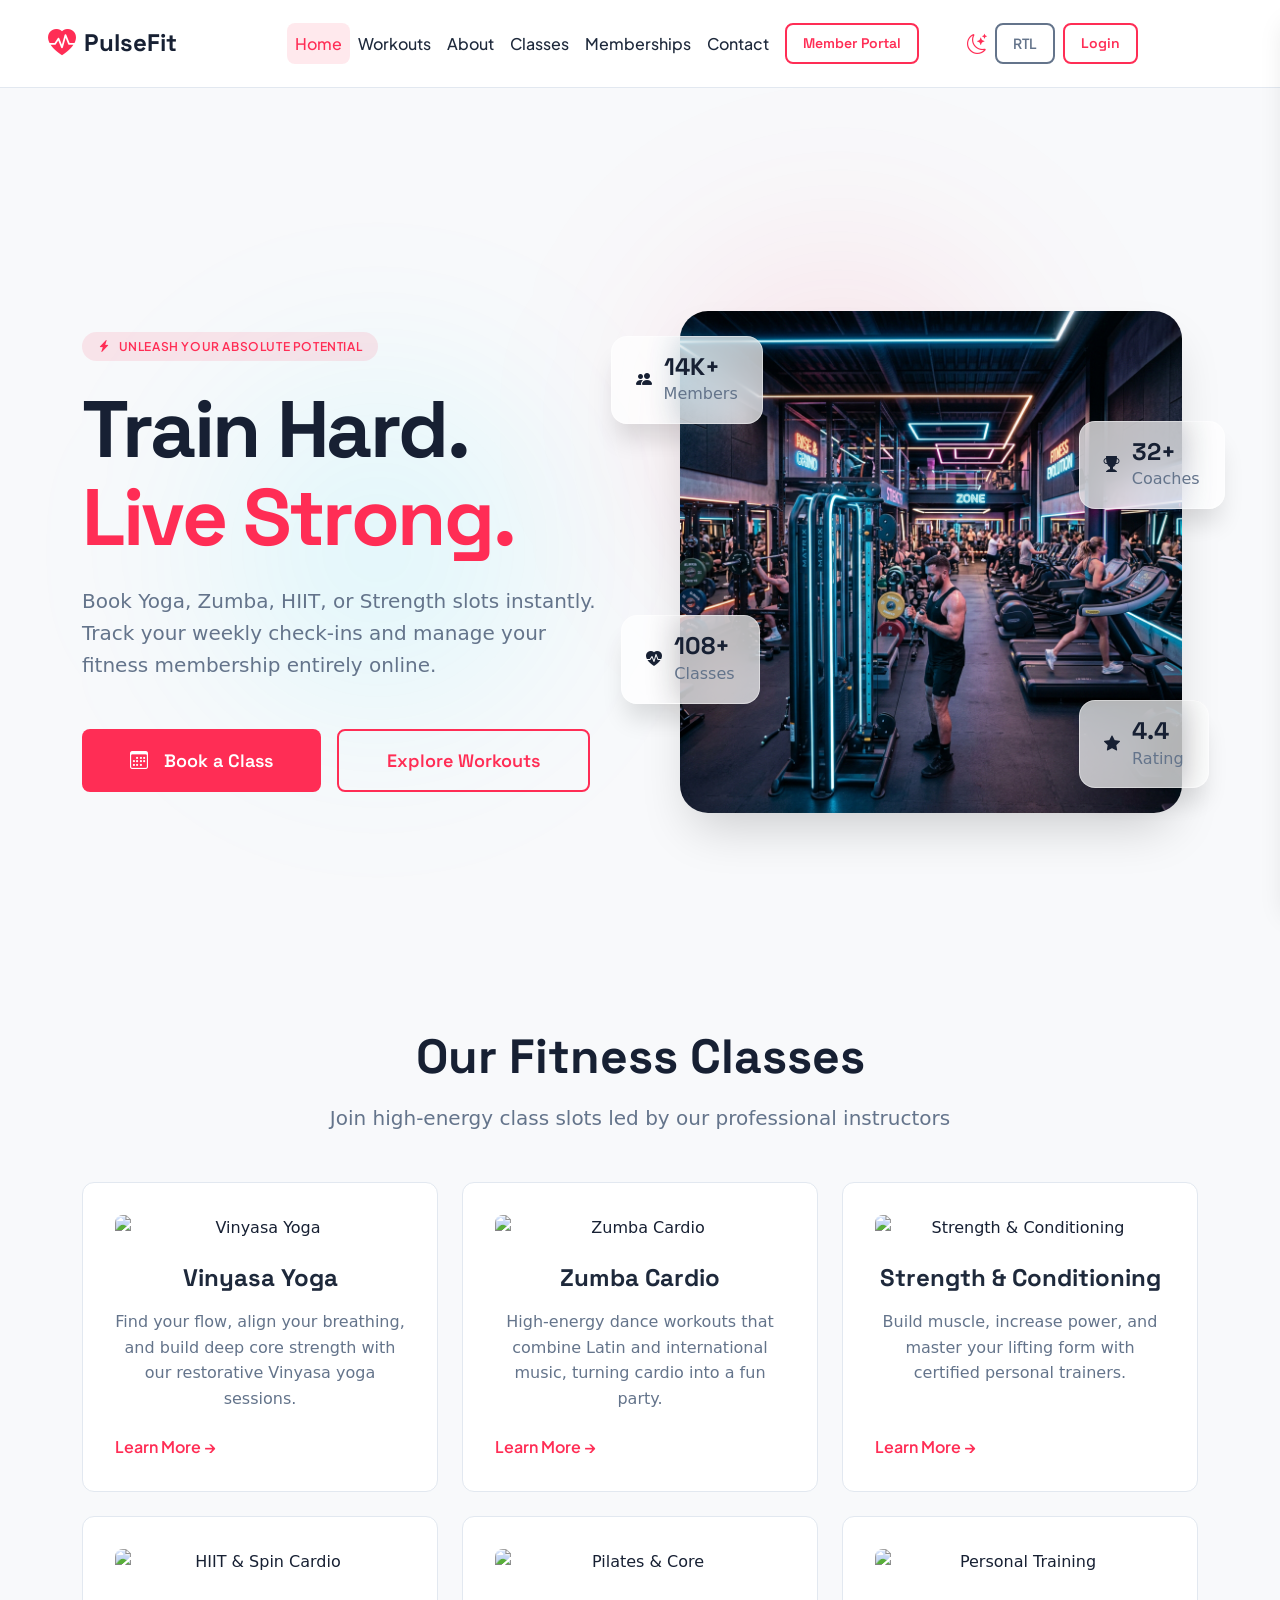
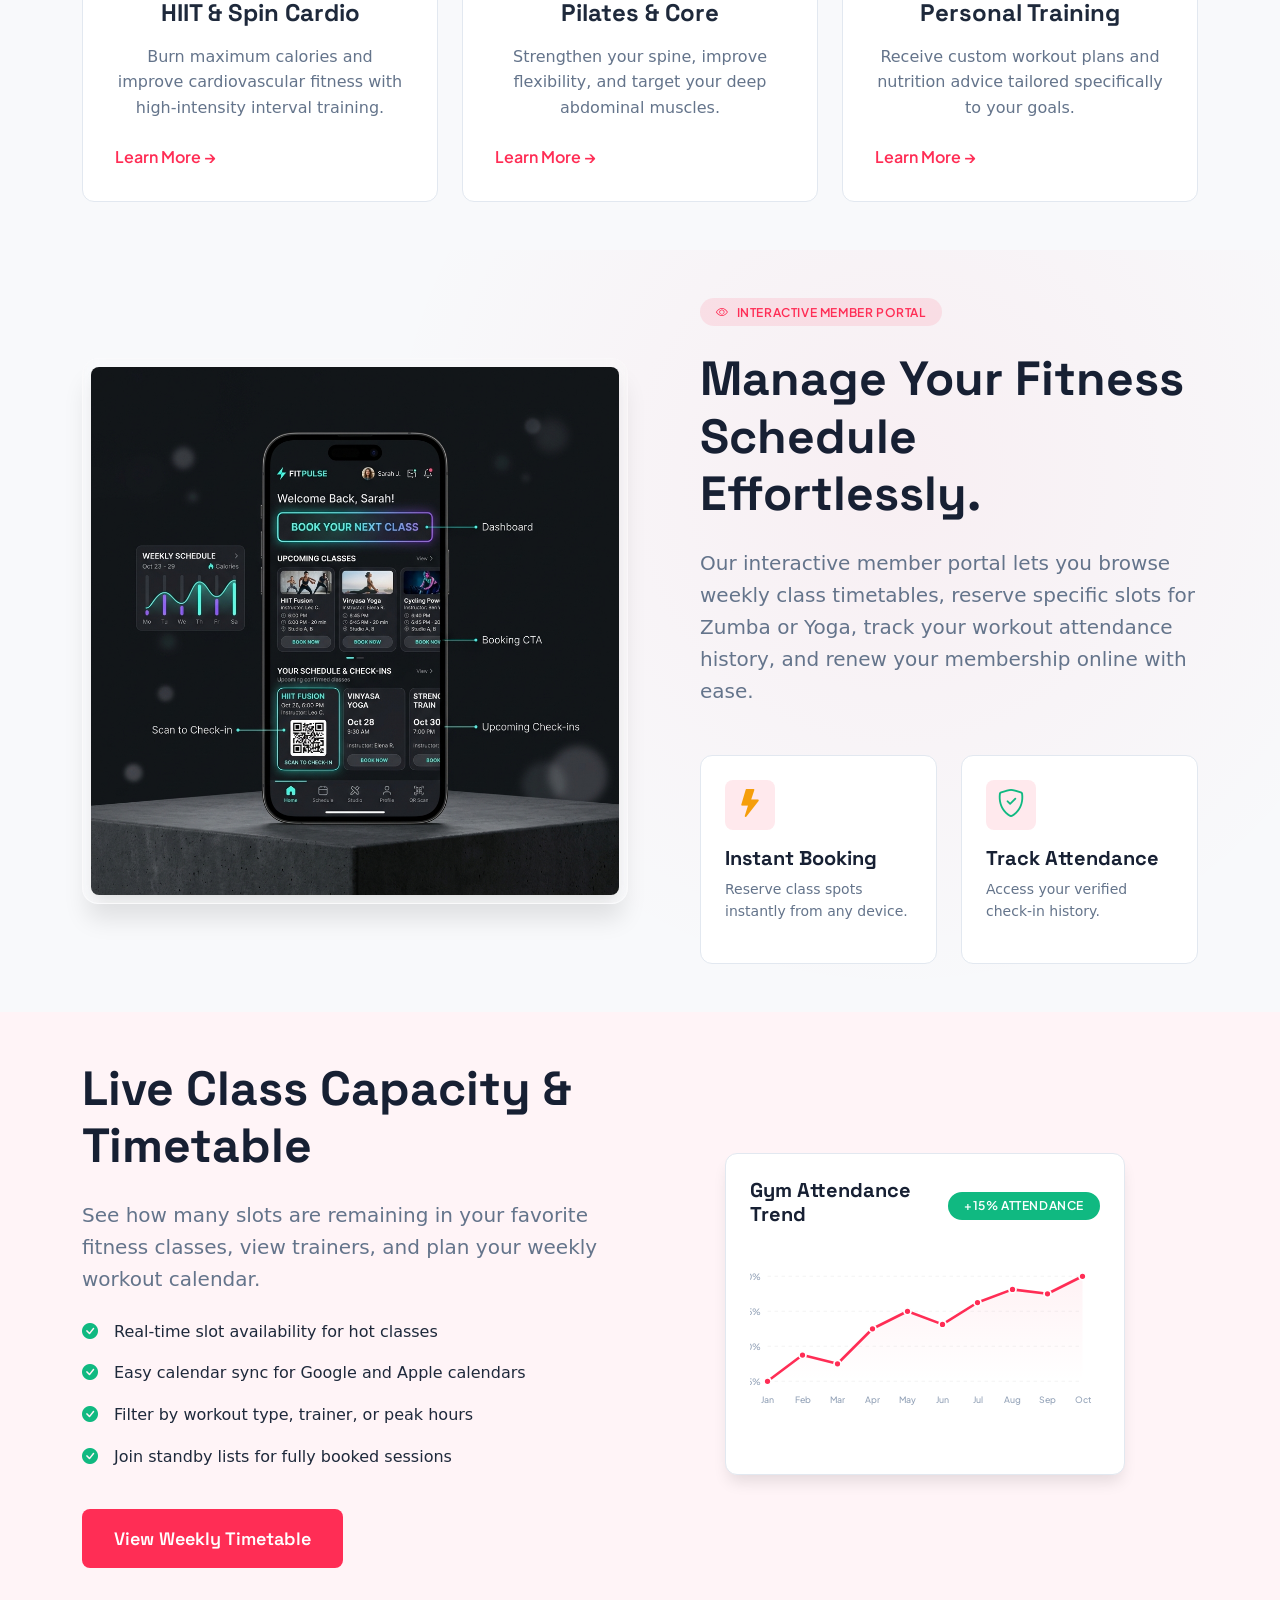
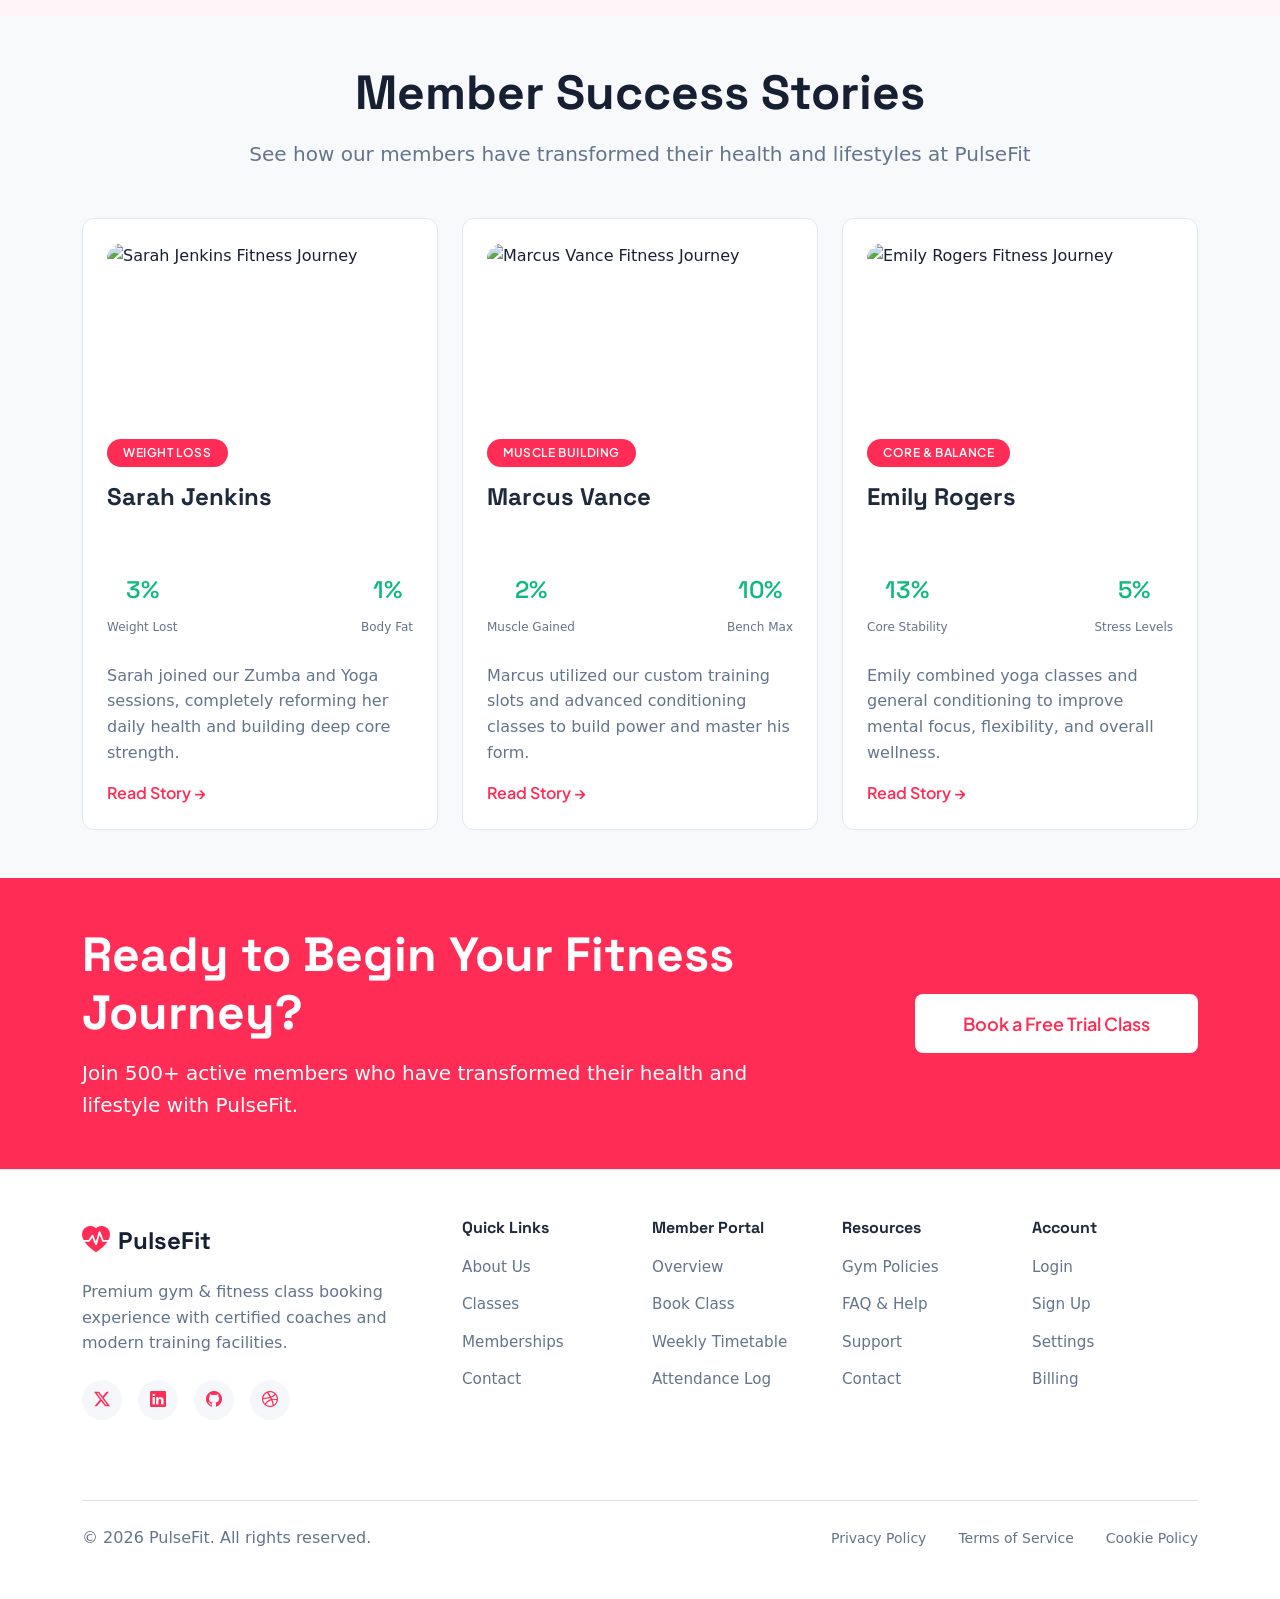
==== commit 5322fb64: "Refactor: Add dashboard sidebar close button, fix auth page alignment on 1024px, and update favicon " ====
--- a/index.html
+++ b/index.html
@@ -5,7 +5,7 @@
     <meta charset="UTF-8">
     <meta name="viewport" content="width=device-width, initial-scale=1.0">
     <title>PulseFit - Gym & Fitness Class Booking App</title>
-    <link rel="icon" type="image/svg+xml" href="favicon.svg">
+    <link rel="icon" type="image/png" href="favicon.png">
     <link href="https://cdn.jsdelivr.net/npm/bootstrap@5.3.0/dist/css/bootstrap.min.css" rel="stylesheet">
     <link href="https://cdn.jsdelivr.net/npm/bootstrap-icons@1.11.0/font/bootstrap-icons.css" rel="stylesheet">
     <link
@@ -36,11 +36,11 @@
                     <a class="nav-link" href="pricing.html">Memberships</a>
                     <a class="nav-link" href="contact.html">Contact</a>
                     <a href="dashboard.html" class="btn btn-outline-primary btn-sm ms-2">Member Portal</a>
-                    <a href="login.html" class="btn btn-outline-primary btn-sm ms-2">Login</a>
-                    <button class="btn btn-outline-secondary btn-sm ms-2" id="rtlToggleBtn">RTL</button>
-                    <button class="theme-toggle btn btn-link text-decoration-none ms-3" id="themeToggle">
+                    <button class="theme-toggle btn btn-link text-decoration-none ms-5" id="themeToggle">
                         <i class="bi bi-sun fs-5"></i>
                     </button>
+                    <button class="btn btn-outline-secondary btn-sm ms-2" id="rtlToggleBtn">RTL</button>
+                    <a href="login.html" class="btn btn-outline-primary btn-sm ms-2">Login</a>
                 </div>
 
                 <!-- Mobile Hamburger Menu -->
@@ -72,16 +72,15 @@
                 <a href="services.html" class="side-menu-link">Classes</a>
                 <a href="pricing.html" class="side-menu-link">Memberships</a>
                 <a href="contact.html" class="side-menu-link">Contact</a>
-                <a href="dashboard.html" class="side-menu-link">Member Portal</a>
                 <div class="side-menu-divider"></div>
-                <button class="rtl-toggle-mobile btn btn-outline-secondary w-100 mb-2" id="rtlToggleMobile">
-                    <i class="bi bi-text-left-right me-2"></i> Toggle RTL
-                </button>
-                <button class="theme-toggle-mobile btn btn-outline-primary w-100 mb-3" id="themeToggleMobile">
-                    <i class="bi bi-sun me-2"></i> Toggle Theme
-                </button>
-                <a href="login.html" class="btn btn-outline-secondary w-100 mb-2">Login</a>
-                <a href="signup.html" class="btn btn-primary w-100 text-white">Sign Up</a>
+                <div class="d-flex flex-wrap align-items-center gap-2 justify-content-center py-2">
+                    <a href="dashboard.html" class="btn btn-outline-primary btn-sm px-3">Member Portal</a>
+                    <button class="theme-toggle-mobile btn btn-link text-decoration-none p-2" id="themeToggleMobile">
+                        <i class="bi bi-sun fs-5"></i>
+                    </button>
+                    <button class="rtl-toggle-mobile btn btn-outline-secondary btn-sm px-3" id="rtlToggleMobile">RTL</button>
+                    <a href="login.html" class="btn btn-outline-primary btn-sm px-3">Login</a>
+                </div>
             </div>
         </div>
     </header>
@@ -162,7 +161,7 @@
                 </div>
             </div>
         </div>
-    </section>ion>
+    </section>
 
     <!-- Services Section -->
     <section class="services-section py-5">
@@ -320,16 +319,56 @@
                             <div class="chart-body">
                                 <div class="line-chart">
                                     <svg viewBox="0 0 400 200" class="w-100">
+                                        <!-- Grid Lines -->
+                                        <line x1="20" y1="30" x2="380" y2="30" class="chart-grid-line" />
+                                        <line x1="20" y1="70" x2="380" y2="70" class="chart-grid-line" />
+                                        <line x1="20" y1="110" x2="380" y2="110" class="chart-grid-line" />
+                                        <line x1="20" y1="150" x2="380" y2="150" class="chart-grid-line" />
+                                        
+                                        <!-- Y-Axis Labels -->
+                                        <text x="12" y="34" class="chart-label" text-anchor="end">100%</text>
+                                        <text x="12" y="74" class="chart-label" text-anchor="end">75%</text>
+                                        <text x="12" y="114" class="chart-label" text-anchor="end">50%</text>
+                                        <text x="12" y="154" class="chart-label" text-anchor="end">25%</text>
+                                        
+                                        <!-- Area Gradient Fill -->
+                                        <polyline
+                                            points="20,150 60,120 100,130 140,90 180,70 220,85 260,60 300,45 340,50 380,30 380,150 20,150"
+                                            fill="url(#gradient)" opacity="0.15" />
+                                        
+                                        <!-- Main Line -->
                                         <polyline
                                             points="20,150 60,120 100,130 140,90 180,70 220,85 260,60 300,45 340,50 380,30"
-                                            stroke="#FF2D55" stroke-width="3" fill="none" />
-                                        <polyline
-                                            points="20,150 60,120 100,130 140,90 180,70 220,85 260,60 300,45 340,50 380,30 380,200 20,200"
-                                            fill="url(#gradient)" opacity="0.1" />
+                                            stroke="#FF2D55" stroke-width="3" fill="none" stroke-linecap="round" stroke-linejoin="round" />
+                                        
+                                        <!-- Data Dots -->
+                                        <circle cx="20" cy="150" r="4" class="chart-dot" />
+                                        <circle cx="60" cy="120" r="4" class="chart-dot" />
+                                        <circle cx="100" cy="130" r="4" class="chart-dot" />
+                                        <circle cx="140" cy="90" r="4" class="chart-dot" />
+                                        <circle cx="180" cy="70" r="4" class="chart-dot" />
+                                        <circle cx="220" cy="85" r="4" class="chart-dot" />
+                                        <circle cx="260" cy="60" r="4" class="chart-dot" />
+                                        <circle cx="300" cy="45" r="4" class="chart-dot" />
+                                        <circle cx="340" cy="50" r="4" class="chart-dot" />
+                                        <circle cx="380" cy="30" r="4" class="chart-dot" />
+
+                                        <!-- X-Axis Labels -->
+                                        <text x="20" y="175" class="chart-label" text-anchor="middle">Jan</text>
+                                        <text x="60" y="175" class="chart-label" text-anchor="middle">Feb</text>
+                                        <text x="100" y="175" class="chart-label" text-anchor="middle">Mar</text>
+                                        <text x="140" y="175" class="chart-label" text-anchor="middle">Apr</text>
+                                        <text x="180" y="175" class="chart-label" text-anchor="middle">May</text>
+                                        <text x="220" y="175" class="chart-label" text-anchor="middle">Jun</text>
+                                        <text x="260" y="175" class="chart-label" text-anchor="middle">Jul</text>
+                                        <text x="300" y="175" class="chart-label" text-anchor="middle">Aug</text>
+                                        <text x="340" y="175" class="chart-label" text-anchor="middle">Sep</text>
+                                        <text x="380" y="175" class="chart-label" text-anchor="middle">Oct</text>
+
                                         <defs>
                                             <linearGradient id="gradient" x1="0%" y1="0%" x2="0%" y2="100%">
-                                                <stop offset="0%" style="stop-color:#FF2D55;stop-opacity:0.3" />
-                                                <stop offset="100%" style="stop-color:#FF2D55;stop-opacity:0" />
+                                                <stop offset="0%" style="stop-color:#FF2D55;stop-opacity:0.4" />
+                                                <stop offset="100%" style="stop-color:#FF2D55;stop-opacity:0.0" />
                                             </linearGradient>
                                         </defs>
                                     </svg>
@@ -458,7 +497,7 @@
                         </a>
                         <p class="text-muted">Premium gym & fitness class booking experience with certified coaches and modern training facilities.</p>
                         <div class="social-links">
-                            <a href="#" class="social-link"><i class="bi bi-twitter"></i></a>
+                            <a href="#" class="social-link"><i class="bi bi-twitter-x"></i></a>
                             <a href="#" class="social-link"><i class="bi bi-linkedin"></i></a>
                             <a href="#" class="social-link"><i class="bi bi-github"></i></a>
                             <a href="#" class="social-link"><i class="bi bi-dribbble"></i></a>
--- a/assets/css/style.css
+++ b/assets/css/style.css
@@ -384,7 +384,7 @@
   align-items: center;
   justify-content: center;
   gap: 0.75rem;
-  transition: all 0.3s ease;
+  transition: all 0.3s ease; white-space: nowrap;
 }
 
 [data-theme="dark"] .social-btn-premium {
@@ -925,10 +925,46 @@
   box-shadow: var(--shadow-lg);
   width: 100%;
   max-width: 400px;
+  border: 1px solid var(--light-gray);
+  transition: border-color var(--transition-normal), background-color var(--transition-normal);
 }
 
 [data-theme="dark"] .chart-container {
   background: var(--soft-gray);
+  border: 1px solid rgba(255, 255, 255, 0.15);
+  box-shadow: 0 10px 25px -5px rgba(0, 0, 0, 0.5);
+}
+
+.chart-grid-line {
+  stroke: rgba(0, 0, 0, 0.06);
+  stroke-width: 1;
+  stroke-dasharray: 4 4;
+}
+
+[data-theme="dark"] .chart-grid-line {
+  stroke: rgba(255, 255, 255, 0.1);
+}
+
+.chart-label {
+  font-family: var(--font-primary);
+  font-size: 10px;
+  fill: #94a3b8;
+  font-weight: 500;
+}
+
+[data-theme="dark"] .chart-label {
+  fill: #64748b;
+}
+
+.chart-dot {
+  fill: #FF2D55;
+  stroke: #ffffff;
+  stroke-width: 2;
+  transition: r 0.2s ease;
+}
+
+[data-theme="dark"] .chart-dot {
+  stroke: #111827;
 }
 
 .chart-header {
@@ -963,6 +999,7 @@
 }
 
 .impact-item {
+  height: 100%;
   background: var(--pure-white);
   padding: 1.5rem;
   border-radius: var(--radius-lg);
@@ -1440,21 +1477,27 @@
 
 /* ===== CTA Section ===== */
 .cta-section {
-  background: var(--premium-blue);
-  color: white;
+  background: var(--premium-blue) !important;
+  color: white !important;
+
+
   padding: 4rem 0;
 }
 
 .cta-section h2,
 .cta-section p {
-  color: white;
+  color: white !important;
 }
 
 .cta-section .btn-light {
-  background: white;
-  color: var(--premium-blue);
-  border: none;
-  font-weight: 600;
+  background: white !important;
+  color: var(--premium-blue) !important;
+  border: none !important;
+  font-weight: 600 !important;
+
+
+
+
   transition: all var(--transition-normal);
 }
 
@@ -1665,9 +1708,14 @@
 }
 
 [data-theme="dark"] .btn-light {
-  background: var(--soft-gray);
-  color: var(--muted-gray);
-  border: 1px solid rgba(255, 255, 255, 0.1);
+  background: #FFFFFF !important;
+  color: var(--saas-navy) !important;
+  border: 1px solid var(--light-gray) !important;
+}
+
+[data-theme="dark"] .btn-light:hover {
+  background: var(--light-gray) !important;
+  color: var(--saas-navy) !important;
 }
 
 .btn-link {
@@ -1847,10 +1895,7 @@
     gap: 1rem;
   }
 
-  .case-metrics {
-    flex-direction: column;
-    gap: 1rem;
-  }
+
 
   .service-metrics {
     flex-direction: column;
@@ -1867,7 +1912,7 @@
   }
 
   .social-links {
-    justify-content: center;
+    justify-content: flex-start;
   }
 }
 
@@ -1879,6 +1924,12 @@
 .text-success {
   color: var(--success-green) !important;
 }
+
+
+
+
+
+
 
 .text-warning {
   color: var(--warning-yellow) !important;
@@ -2323,11 +2374,9 @@
 
 /* Accordion Visibility in Dark Mode */
 [data-theme="dark"] .accordion-button {
-  color: var(--saas-navy) !important;
-}
-
-[data-theme="dark"] .accordion-button::after {
-  filter: invert(1);
+  color: var(--text-primary) !important;
+  --bs-accordion-btn-icon: url("data:image/svg+xml,%3csvg xmlns='http://www.w3.org/2000/svg' viewBox='0 0 16 16' fill='%23ffffff'%3e%3cpath fill-rule='evenodd' d='M1.646 4.646a.5.5 0 0 1 .708 0L8 10.293l5.646-5.647a.5.5 0 0 1 .708.708l-6 6a.5.5 0 0 1-.708 0l-6-6a.5.5 0 0 1 0-.708z'/%3e%3c/svg%3e") !important;
+  --bs-accordion-btn-active-icon: url("data:image/svg+xml,%3csvg xmlns='http://www.w3.org/2000/svg' viewBox='0 0 16 16' fill='%23ffffff'%3e%3cpath fill-rule='evenodd' d='M1.646 4.646a.5.5 0 0 1 .708 0L8 10.293l5.646-5.647a.5.5 0 0 1 .708.708l-6 6a.5.5 0 0 1-.708 0l-6-6a.5.5 0 0 1 0-.708z'/%3e%3c/svg%3e") !important;
 }
 
 [data-theme="dark"] .accordion-button:not(.collapsed) {
@@ -2480,6 +2529,220 @@
     padding-left: 0.8rem !important;
     padding-right: 0.8rem !important;
     white-space: nowrap;
+  }
+}
+
+/* ===== Back to Top Button ===== */
+.back-to-top {
+  position: fixed !important;
+  bottom: 30px !important;
+  right: 30px !important;
+  left: auto !important;
+  width: 46px !important;
+  height: 46px !important;
+  border-radius: 50% !important;
+  display: flex !important;
+  align-items: center !important;
+  justify-content: center !important;
+  z-index: 9999 !important;
+  opacity: 0;
+  visibility: hidden;
+  box-shadow: 0 4px 12px rgba(0, 0, 0, 0.15);
+  transition: all var(--transition-normal);
+  border: 1px solid rgba(255, 255, 255, 0.1);
+  padding: 0 !important;
+  background-color: var(--premium-blue) !important;
+  color: #fff !important;
+}
+
+[dir="rtl"] .back-to-top {
+  right: auto !important;
+  left: 30px !important;
+}
+
+.back-to-top.show {
+  opacity: 1;
+  visibility: visible;
+}
+
+.back-to-top:hover {
+  transform: translateY(-3px);
+  box-shadow: 0 6px 16px rgba(255, 45, 85, 0.3);
+  color: #fff;
+  background-color: var(--premium-blue);
+}
+
+[data-theme="dark"] .back-to-top {
+  box-shadow: 0 4px 20px rgba(0, 0, 0, 0.5);
+  border-color: rgba(255, 255, 255, 0.15);
+}
+
+/* ===== RTL Grid Padding Fixes ===== */
+@media (min-width: 992px) {
+  [dir="rtl"] .ps-lg-5 {
+    padding-left: 0 !important;
+    padding-right: 3rem !important;
+    direction: ltr !important;
+  }
+  [dir="rtl"] .pe-lg-5 {
+    padding-right: 0 !important;
+    padding-left: 3rem !important;
+    direction: ltr !important;
+  }
+}
+
+/* Reset icon margin inside LTR-directed columns in RTL mode */
+[dir="rtl"] .ps-lg-5 .me-3,
+[dir="rtl"] .pe-lg-5 .me-3 {
+  margin-left: 0 !important;
+  margin-right: 1rem !important;
+}
+
+/* ===== RTL Hero Content Text Fix ===== */
+[dir="rtl"] .hero-content {
+  direction: ltr !important;
+  text-align: right !important;
+}
+
+[dir="rtl"] .hero-content h1,
+[dir="rtl"] .hero-content p {
+  direction: ltr !important;
+  text-align: right !important;
+}
+
+[dir="rtl"] .hero-actions {
+  justify-content: flex-end !important;
+}
+
+/* ===== RTL Margin/Padding Utility Fixes ===== */
+[dir="rtl"] .me-1 { margin-right: 0 !important; margin-left: .25rem !important; }
+[dir="rtl"] .me-2 { margin-right: 0 !important; margin-left: .5rem !important; }
+[dir="rtl"] .me-3 { margin-right: 0 !important; margin-left: 1rem !important; }
+[dir="rtl"] .me-4 { margin-right: 0 !important; margin-left: 1.5rem !important; }
+[dir="rtl"] .me-5 { margin-right: 0 !important; margin-left: 3rem !important; }
+
+[dir="rtl"] .ms-1 { margin-left: 0 !important; margin-right: .25rem !important; }
+[dir="rtl"] .ms-2 { margin-left: 0 !important; margin-right: .5rem !important; }
+[dir="rtl"] .ms-3 { margin-left: 0 !important; margin-right: 1rem !important; }
+[dir="rtl"] .ms-4 { margin-left: 0 !important; margin-right: 1.5rem !important; }
+[dir="rtl"] .ms-5 { margin-left: 0 !important; margin-right: 3rem !important; }
+
+[dir="rtl"] .pe-1 { padding-right: 0 !important; padding-left: .25rem !important; }
+[dir="rtl"] .pe-2 { padding-right: 0 !important; padding-left: .5rem !important; }
+[dir="rtl"] .pe-3 { padding-right: 0 !important; padding-left: 1rem !important; }
+[dir="rtl"] .pe-4 { padding-right: 0 !important; padding-left: 1.5rem !important; }
+[dir="rtl"] .pe-5 { padding-right: 0 !important; padding-left: 3rem !important; }
+
+[dir="rtl"] .ps-1 { padding-left: 0 !important; padding-right: .25rem !important; }
+[dir="rtl"] .ps-2 { padding-left: 0 !important; padding-right: .5rem !important; }
+[dir="rtl"] .ps-3 { padding-left: 0 !important; padding-right: 1rem !important; }
+[dir="rtl"] .ps-4 { padding-left: 0 !important; padding-right: 1.5rem !important; }
+[dir="rtl"] .ps-5 { padding-left: 0 !important; padding-right: 3rem !important; }
+
+/* Navbar button spacing in RTL mode */
+[dir="rtl"] #themeToggle {
+  margin-right: 1.25rem !important;
+  margin-left: 1.25rem !important;
+}
+[dir="rtl"] #rtlToggleBtn {
+  margin-right: 0.75rem !important;
+  margin-left: 0.75rem !important;
+}
+
+/* Auth Floating Controls Overlap Fix in RTL */
+[dir="rtl"] .auth-controls #themeToggle {
+  margin-left: 0 !important;
+  margin-right: 0.75rem !important;
+}
+
+@media (max-width: 576px) {
+  [dir="rtl"] .auth-controls #themeToggle {
+    margin-right: 0.5rem !important;
+  }
+}
+
+/* Password Eye Icon positioning in RTL */
+[dir="rtl"] #togglePassword,
+[dir="rtl"] #toggleConfirmPassword,
+[dir="rtl"] .form-floating-custom button {
+  right: auto !important;
+  left: 0 !important;
+}
+
+[dir="rtl"] input ~ button.position-absolute {
+  right: auto !important;
+  left: 10px !important;
+}
+
+/* ===== RTL Auth Page Alignments ===== */
+[dir="rtl"] .auth-header-visual p {
+  direction: ltr !important;
+  unicode-bidi: embed;
+  text-align: center !important;
+}
+
+[dir="rtl"] .form-floating-custom .form-control {
+  padding: 1.5rem 3.5rem 0.5rem 3.5rem !important;
+  text-align: right !important;
+}
+
+[dir="rtl"] .form-floating-custom label {
+  left: auto !important;
+  right: 3.5rem !important;
+  text-align: right !important;
+}
+
+[dir="rtl"] .form-floating-custom .form-icon {
+  left: auto !important;
+  right: 1.25rem !important;
+}
+
+[dir="rtl"] .form-check {
+  padding-left: 0 !important;
+  padding-right: 1.5em !important;
+  text-align: right !important;
+}
+
+[dir="rtl"] .form-check .form-check-input {
+  float: right !important;
+  margin-left: 0 !important;
+  margin-right: -1.5em !important;
+}
+
+[dir="rtl"] .auth-form-wrap a,
+[dir="rtl"] .password-strength-label {
+  direction: ltr !important;
+  unicode-bidi: embed;
+}
+
+/* ===== Auth Floating Controls Outside Card on Mobile & 768px ===== */
+@media (max-width: 768px) {
+  body.auth-body {
+    display: flex !important;
+    flex-direction: column !important;
+    min-height: 100vh !important;
+  }
+
+  .auth-controls {
+    position: relative !important;
+    top: auto !important;
+    right: auto !important;
+    margin: 1.5rem 1.5rem 0 auto !important;
+    z-index: 101 !important;
+    width: fit-content !important;
+  }
+
+  /* Support RTL layout side alignment */
+  [dir="rtl"] .auth-controls {
+    margin: 1.5rem auto 0 1.5rem !important;
+  }
+
+  .auth-section {
+    flex-grow: 1 !important;
+    padding: 30px 0 !important;
+    min-height: auto !important;
+    display: flex !important;
+    align-items: center !important;
   }
 }
 
--- a/assets/css/premium.css
+++ b/assets/css/premium.css
@@ -742,3 +742,49 @@
     transform: translateY(0);
   }
 }
+
+/* ===== Responsive Floating Badges Adjustment ===== */
+@media (max-width: 1024px) {
+  .badge-members {
+    left: 10px !important;
+    right: auto !important;
+  }
+  .badge-classes {
+    left: 10px !important;
+    right: auto !important;
+  }
+  .badge-trainers {
+    right: 10px !important;
+    left: auto !important;
+  }
+  .badge-rating {
+    right: 10px !important;
+    left: auto !important;
+  }
+}
+
+/* ===== About Page Gaps Fix on Tablet/Mobile ===== */
+@media (max-width: 1024px) {
+  .about-hero {
+    min-height: auto !important;
+    padding: 6rem 0 3rem !important;
+  }
+  .about-showcase.vh-100 {
+    height: auto !important;
+    min-height: auto !important;
+    padding: 4rem 0 !important;
+  }
+}
+
+/* ===== Classes Grid Centering on Tablet ===== */
+@media (max-width: 991.98px) {
+  .classes-grid-container {
+    display: flex !important;
+    flex-wrap: wrap !important;
+    justify-content: center !important;
+    gap: 2rem !important;
+  }
+  .class-premium-card {
+    flex: 0 1 340px !important;
+  }
+}
